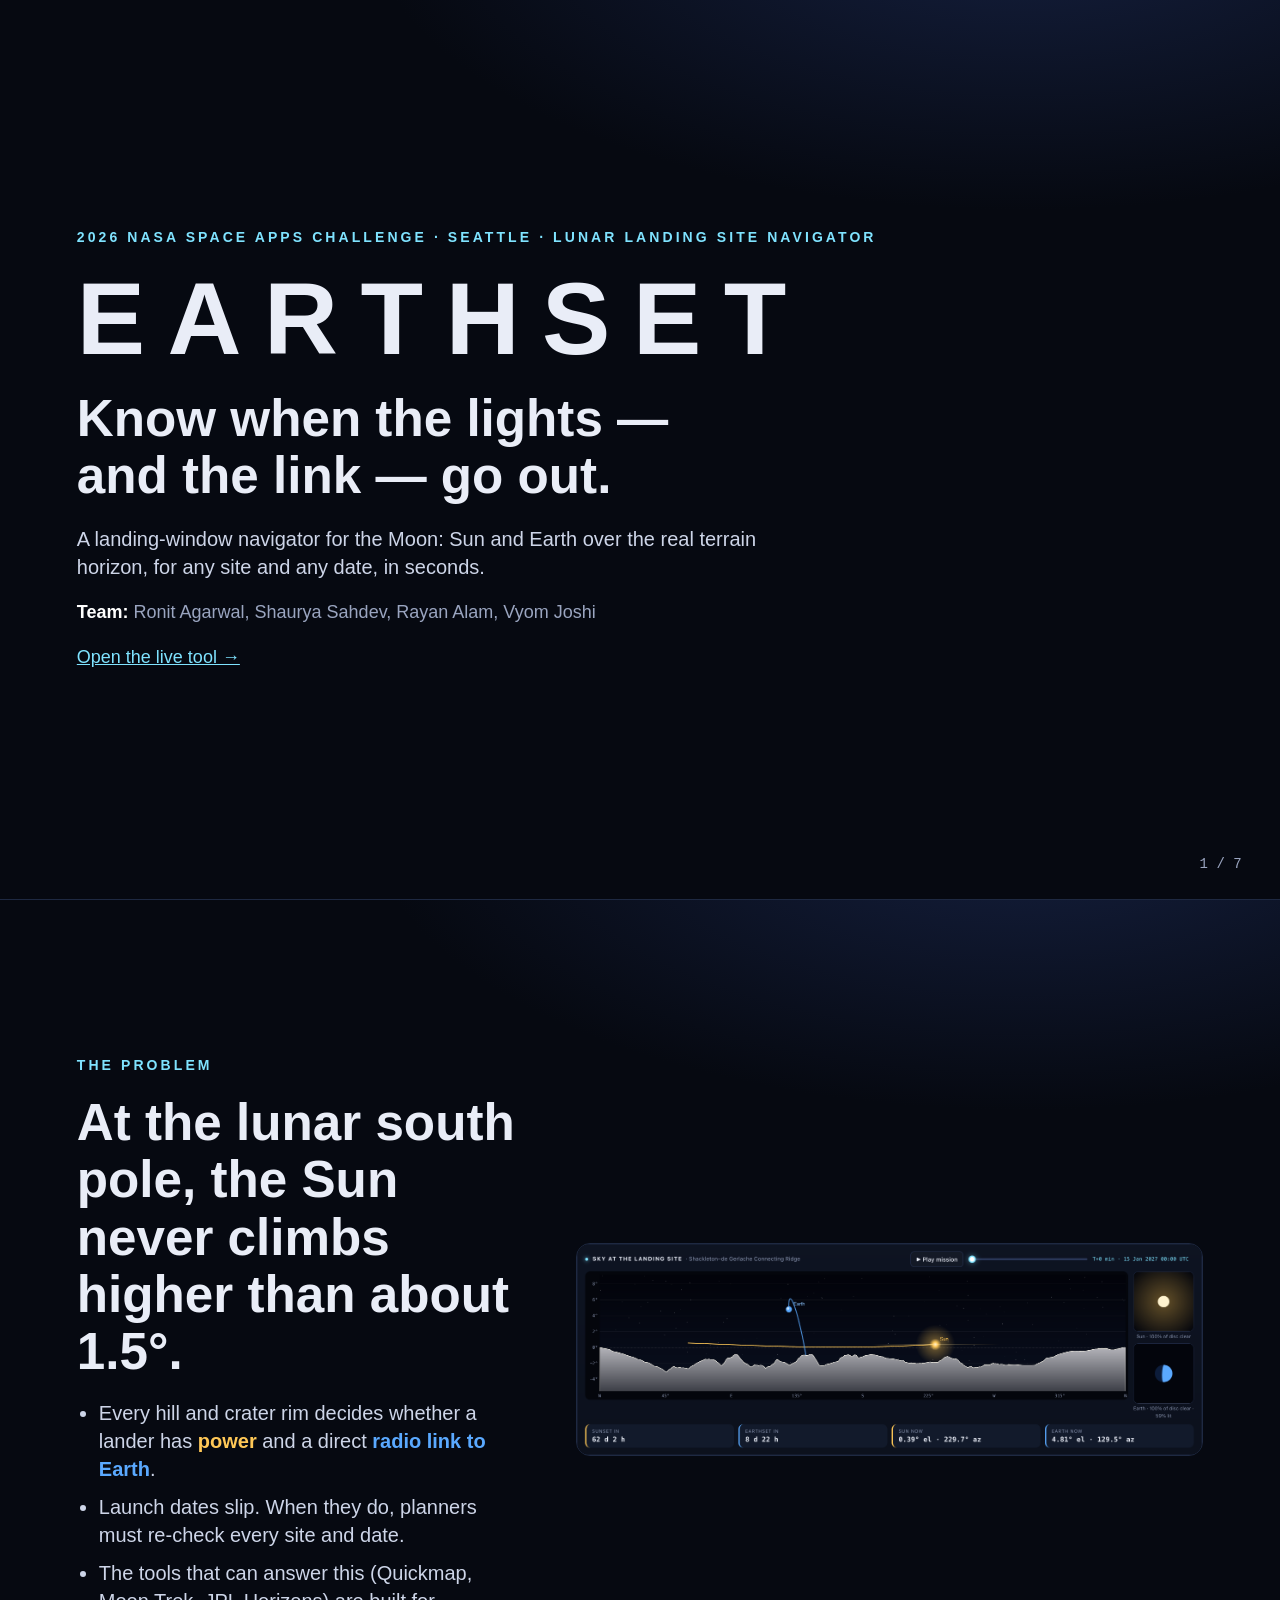
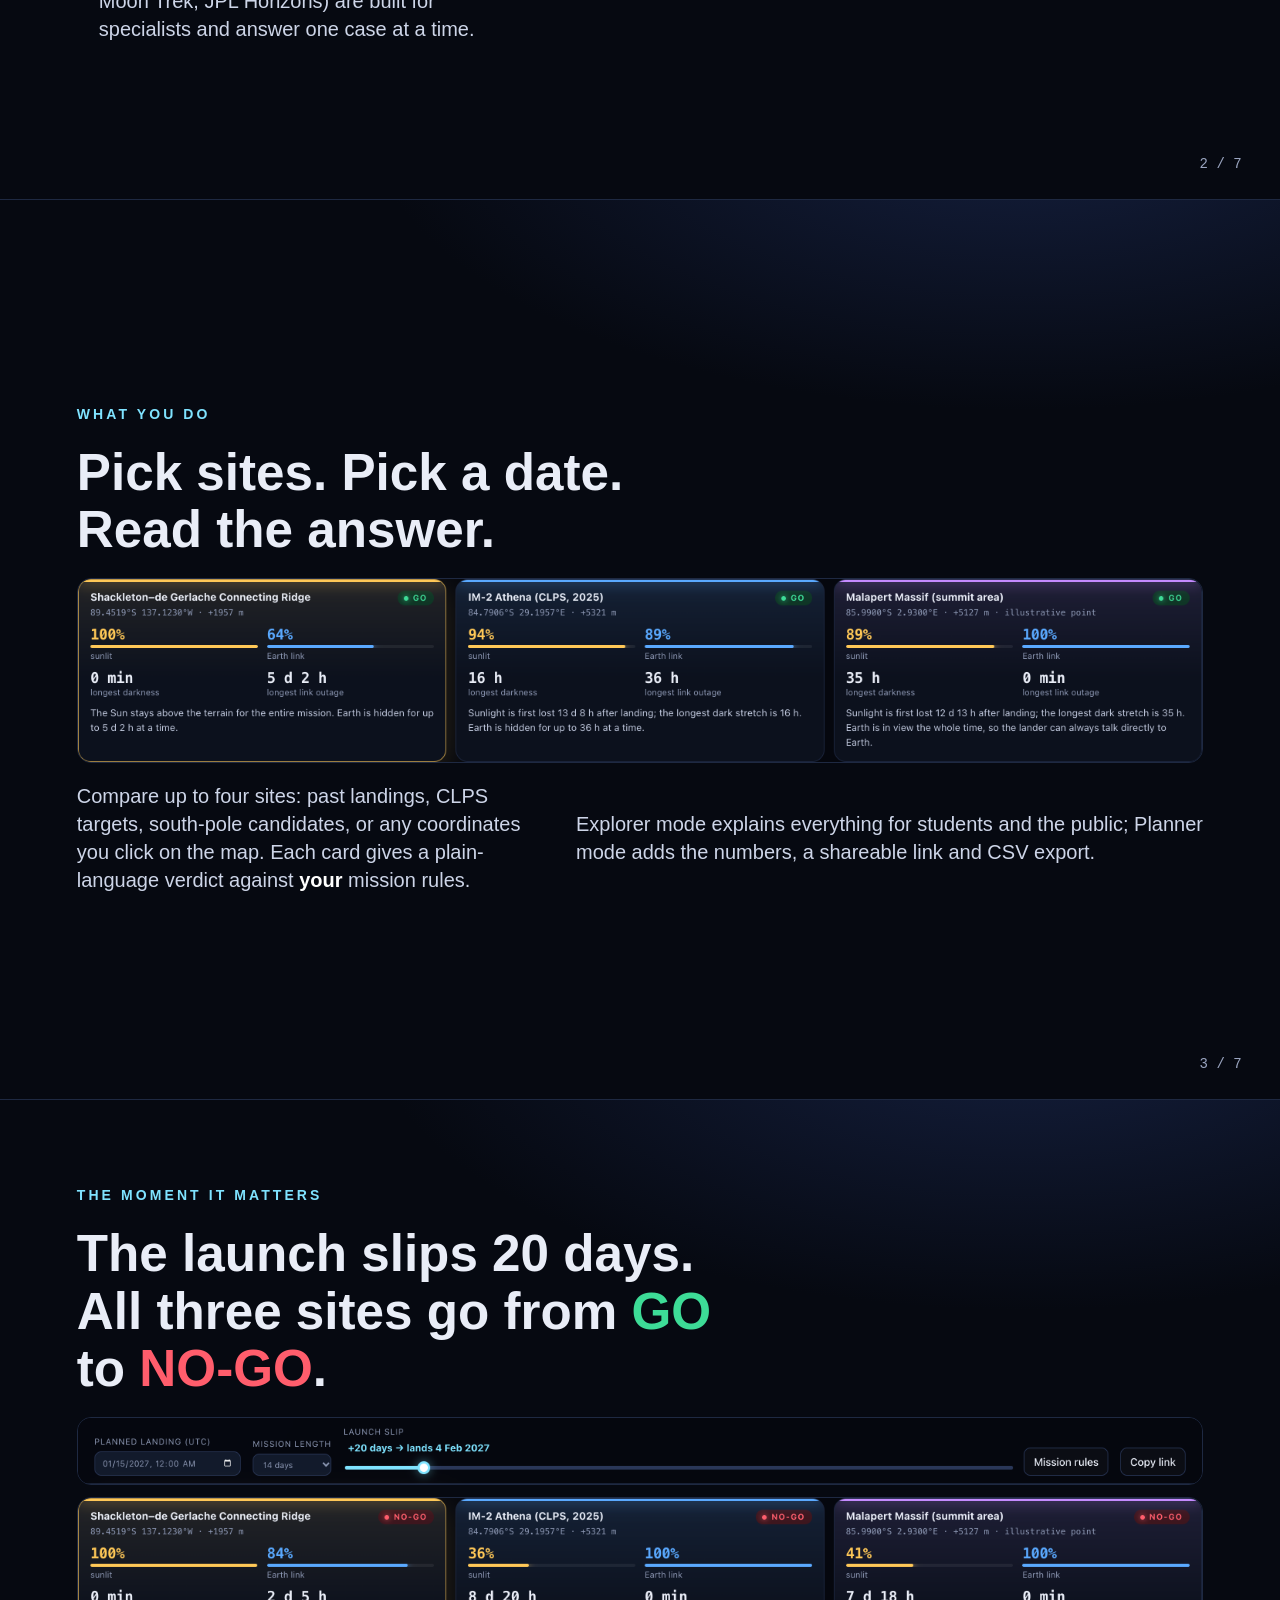
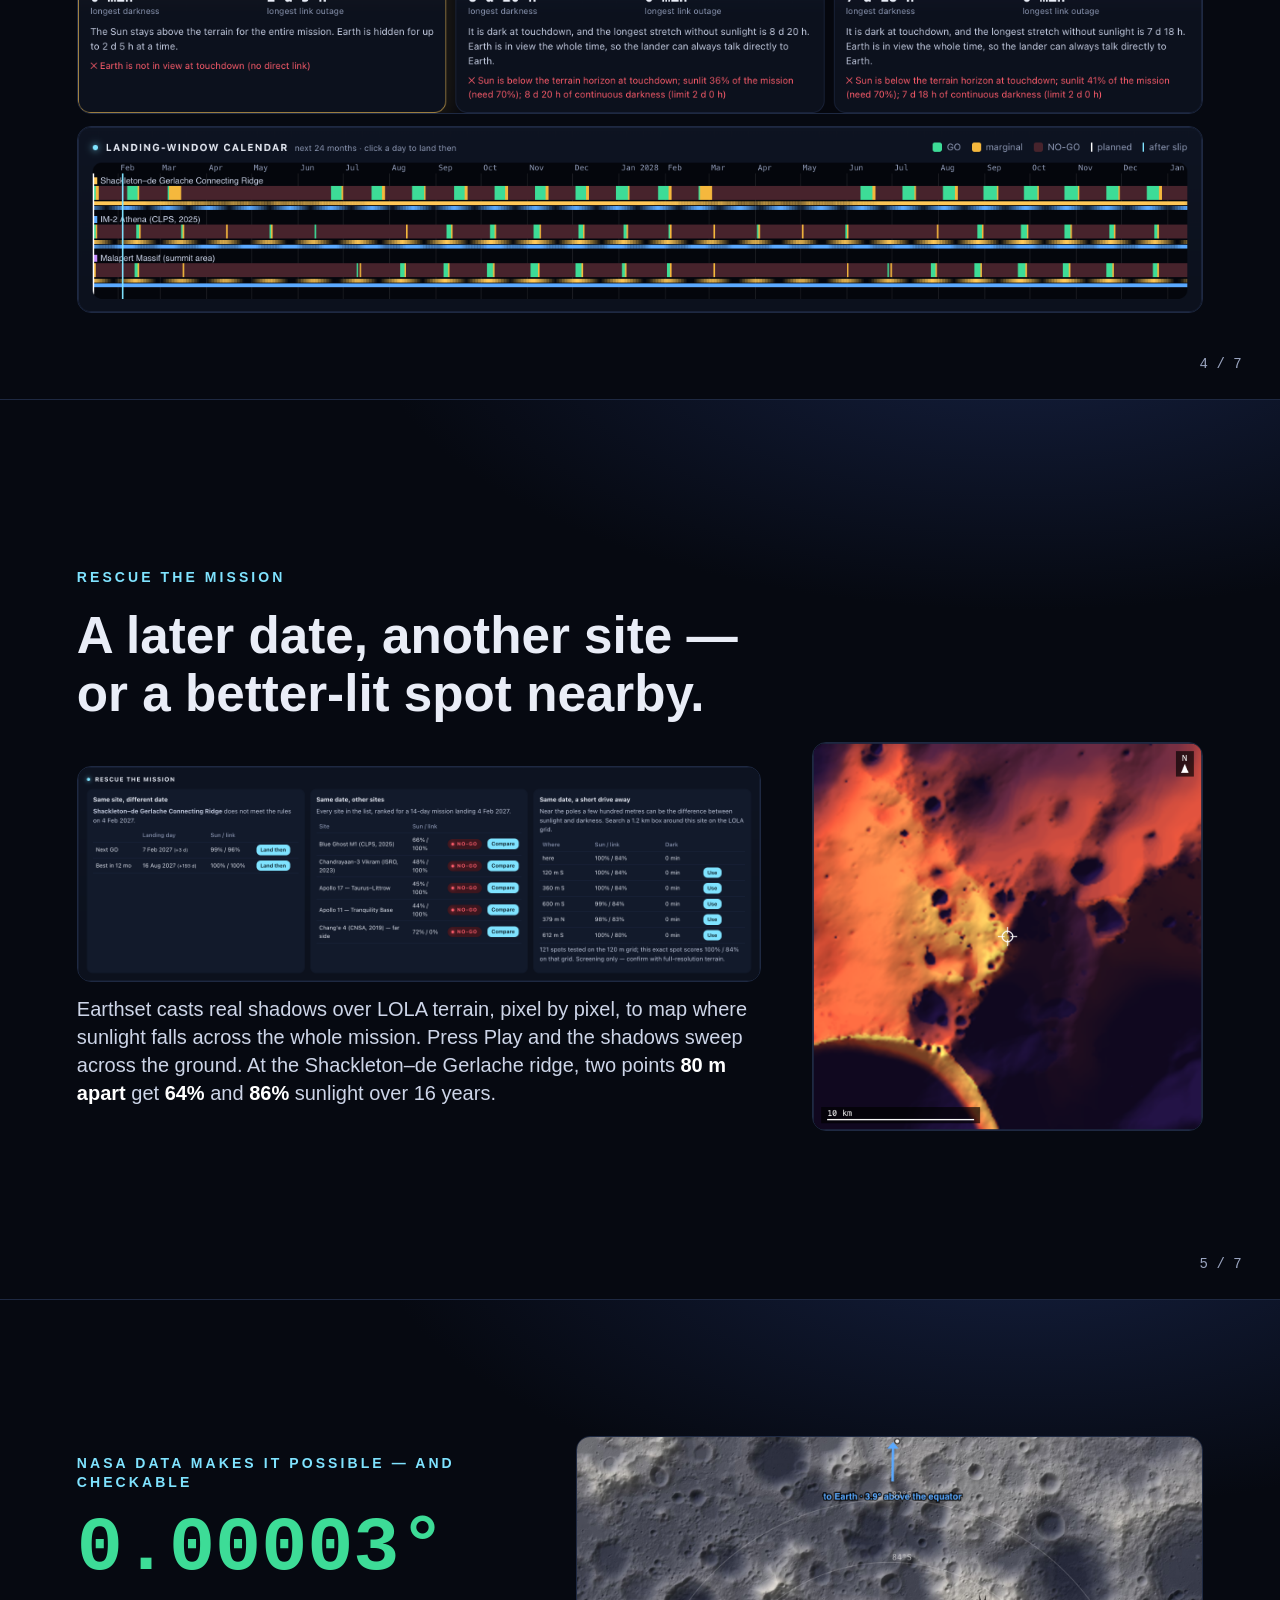
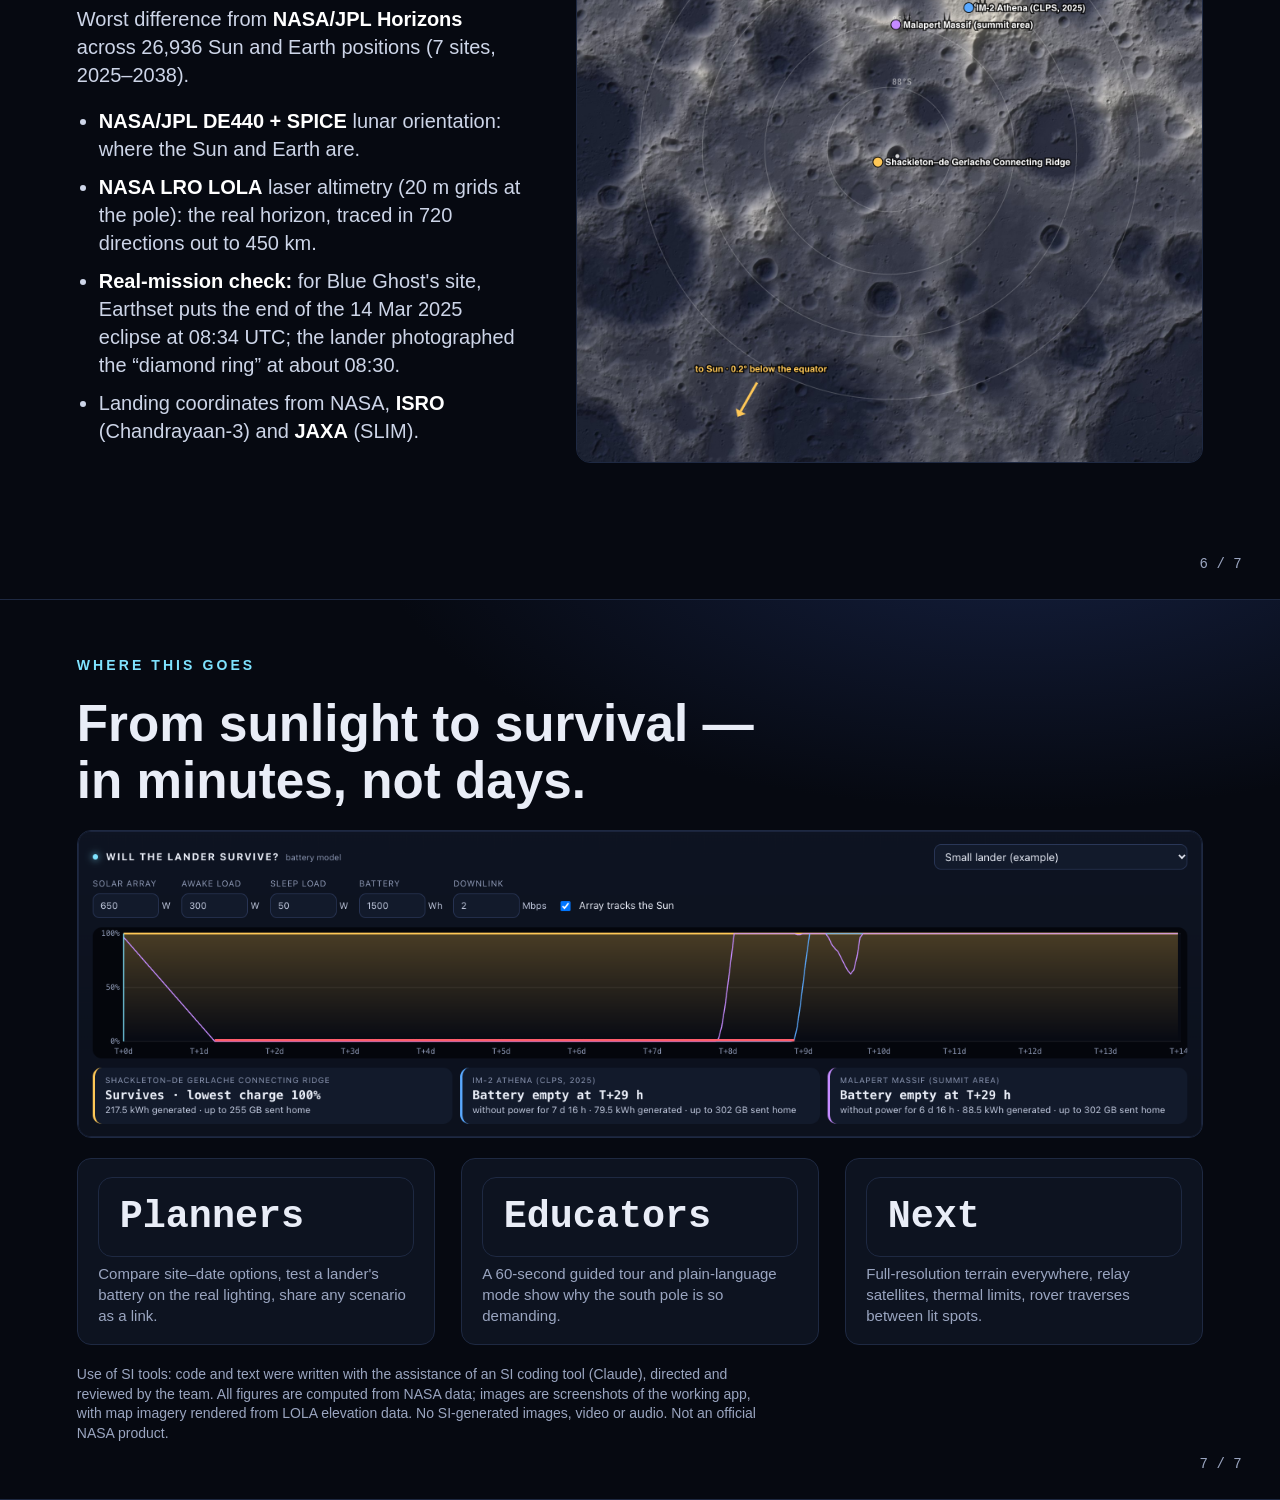
==== demo/index.html @ f36d6a60 "Point submission links at the GitHub Pages site" ====
<!doctype html>
<html lang="en">
<head>
<meta charset="utf-8">
<meta name="viewport" content="width=device-width, initial-scale=1">
<title>Earthset — Project Demo (7 slides)</title>
<meta name="generator" content="Slides written with the assistance of an SI tool (Claude). Screenshots are of the team's working app; no SI-generated images.">
<style>
  :root { --bg: #060911; --panel: #0d1320; --line: #1e2942; --text: #e9edf7; --mute: #9aa5c0; --sun: #ffc857; --earth: #5aa9ff; --go: #3ddc97; --nogo: #ff5d6c; --accent: #7fe3ff; }
  * { box-sizing: border-box; margin: 0; }
  html { scroll-snap-type: y mandatory; scroll-behavior: smooth; }
  body { background: var(--bg); color: var(--text); font: 20px/1.4 -apple-system, BlinkMacSystemFont, "Segoe UI", Inter, Roboto, Helvetica, Arial, sans-serif; }
  section { min-height: 100vh; overflow: hidden; scroll-snap-align: start; padding: 5vh 6vw; display: flex; flex-direction: column; justify-content: center; gap: 2.2vh; position: relative; background: radial-gradient(1100px 500px at 80% -10%, #152040 0%, transparent 60%); border-bottom: 1px solid var(--line); }
  .n { position: absolute; right: 3vw; bottom: 3vh; color: var(--mute); font: 14px ui-monospace, Menlo, monospace; }
  .k { color: var(--accent); font-size: 14px; letter-spacing: .22em; text-transform: uppercase; font-weight: 600; }
  h1 { font-size: clamp(44px, 8vw, 104px); letter-spacing: .22em; line-height: 1; }
  h2 { font-size: clamp(28px, 4vw, 52px); line-height: 1.12; max-width: 24ch; }
  p, li { color: #cdd5e8; max-width: 62ch; }
  ul { padding-left: 1.1em; display: grid; gap: .5em; }
  b { color: #fff; } .sun { color: var(--sun); } .earth { color: var(--earth); } .go { color: var(--go); } .nogo { color: var(--nogo); }
  img { width: 100%; border-radius: 14px; border: 1px solid var(--line); display: block; }
  .two { display: grid; grid-template-columns: minmax(0, 5fr) minmax(0, 7fr); gap: 4vw; align-items: center; }
  .two.wide { grid-template-columns: minmax(0, 7fr) minmax(0, 4fr); } .two.wide + .fine { margin-top: 1vh; }
  .txt { display: flex; flex-direction: column; gap: 2vh; }
  .stack { display: grid; gap: 1.4vh; }
  .big { font: 700 clamp(40px, 6vw, 84px)/1 ui-monospace, Menlo, monospace; color: var(--go); }
  .stats { display: grid; grid-template-columns: repeat(3, 1fr); gap: 2vw; }
  .stats div { background: var(--panel); border: 1px solid var(--line); border-radius: 14px; padding: 2vh 1.6vw; }
  .stats small { color: var(--mute); display: block; font-size: 15px; margin-top: .4em; }
  .stats .v { font: 700 clamp(24px, 3vw, 40px)/1.1 ui-monospace, Menlo, monospace; }
  .team { color: var(--mute); font-size: 18px; } .team b { font-weight: 600; }
  a { color: var(--accent); }
  .fine { font-size: 14px; color: var(--mute); max-width: 90ch; }
  @media (max-width: 900px) { .two, .stats { grid-template-columns: 1fr; } body { font-size: 17px; } }
  @media print { html { scroll-snap-type: none; } section { page-break-after: always; min-height: 100vh; } }
</style>
</head>
<body>

<section>
  <div class="k">2026 NASA Space Apps Challenge · Seattle · Lunar Landing Site Navigator</div>
  <h1>EARTHSET</h1>
  <h2>Know when the lights — and the link — go out.</h2>
  <p>A landing-window navigator for the Moon: Sun and Earth over the real terrain horizon, for any site and any date, in seconds.</p>
  <p class="team"><b>Team:</b> Ronit Agarwal, Shaurya Sahdev, Rayan Alam, Vyom Joshi</p>
  <p class="team"><a href="../">Open the live tool →</a></p>
  <div class="n">1 / 7</div>
</section>

<section>
  <div class="two">
    <div class="txt">
      <div class="k">The problem</div>
      <h2>At the lunar south pole, the Sun never climbs higher than about 1.5°.</h2>
      <ul>
        <li>Every hill and crater rim decides whether a lander has <b class="sun">power</b> and a direct <b class="earth">radio link to Earth</b>.</li>
        <li>Launch dates slip. When they do, planners must re-check every site and date.</li>
        <li>The tools that can answer this (Quickmap, Moon Trek, JPL Horizons) are built for specialists and answer one case at a time.</li>
      </ul>
    </div>
    <img src="img/sky.png" alt="Earthset panorama: 360 degree terrain horizon at the Shackleton connecting ridge with the Sun grazing the horizon and Earth above it">
  </div>
  <div class="n">2 / 7</div>
</section>

<section>
  <div class="k">What you do</div>
  <h2>Pick sites. Pick a date. Read the answer.</h2>
  <img src="img/cards_go.png" alt="Three site cards showing GO verdicts with sunlit percentage, Earth link percentage and longest darkness">
  <div class="two">
    <p>Compare up to four sites: past landings, CLPS targets, south-pole candidates, or any coordinates you click on the map. Each card gives a plain-language verdict against <b>your</b> mission rules.</p>
    <p>Explorer mode explains everything for students and the public; Planner mode adds the numbers, a shareable link and CSV export.</p>
  </div>
  <div class="n">3 / 7</div>
</section>

<section>
  <div class="k">The moment it matters</div>
  <h2>The launch slips 20 days. All three sites go from <span class="go">GO</span> to <span class="nogo">NO-GO</span>.</h2>
  <div class="stack">
    <img src="img/controls_slip.png" alt="Controls with the launch slip slider set to plus 20 days">
    <img src="img/cards_slip.png" alt="The same three site cards after a 20 day slip, now all NO-GO">
    <img src="img/calendar.png" alt="Landing-window calendar: two years of possible landing days per site coloured GO, marginal or NO-GO">
  </div>
  <div class="n">4 / 7</div>
</section>

<section>
  <div class="k">Rescue the mission</div>
  <h2>A later date, another site — or a better-lit spot nearby.</h2>
  <div class="two wide">
    <div class="stack">
      <img src="img/rescue.png" alt="Rescue panel listing the next GO date, other sites ranked for the same date, and nearby spots tested on the LOLA grid">
      <p>Earthset casts real shadows over LOLA terrain, pixel by pixel, to map where sunlight falls across the whole mission. Press Play and the shadows sweep across the ground. At the Shackleton–de Gerlache ridge, two points <b>80 m apart</b> get <b>64%</b> and <b>86%</b> sunlight over 16 years.</p>
    </div>
    <img src="img/shadow_mission.png" alt="Mission-average sunlight map around the Shackleton connecting ridge, bright on the ridge and dark inside Shackleton crater">
  </div>
  <div class="n">5 / 7</div>
</section>

<section>
  <div class="two">
    <div class="txt">
      <div class="k">NASA data makes it possible — and checkable</div>
      <div class="big">0.00003°</div>
      <p>Worst difference from <b>NASA/JPL Horizons</b> across 26,936 Sun and Earth positions (7 sites, 2025–2038).</p>
      <ul>
        <li><b>NASA/JPL DE440 + SPICE</b> lunar orientation: where the Sun and Earth are.</li>
        <li><b>NASA LRO LOLA</b> laser altimetry (20 m grids at the pole): the real horizon, traced in 720 directions out to 450 km.</li>
        <li><b>Real-mission check:</b> for Blue Ghost's site, Earthset puts the end of the 14 Mar 2025 eclipse at 08:34 UTC; the lander photographed the “diamond ring” at about 08:30.</li>
        <li>Landing coordinates from NASA, <b>ISRO</b> (Chandrayaan-3) and <b>JAXA</b> (SLIM).</li>
      </ul>
    </div>
    <img src="img/map.png" alt="Shaded relief map of the lunar south pole rendered from LOLA data with landing sites and Sun and Earth directions">
  </div>
  <div class="n">6 / 7</div>
</section>

<section>
  <div class="k">Where this goes</div>
  <h2>From sunlight to survival — in minutes, not days.</h2>
  <img src="img/energy.png" alt="Battery model panel: state of charge over the mission for three sites, one surviving and two running out of power">
  <div class="stats">
    <div><div class="v">Planners</div><small>Compare site–date options, test a lander's battery on the real lighting, share any scenario as a link.</small></div>
    <div><div class="v">Educators</div><small>A 60-second guided tour and plain-language mode show why the south pole is so demanding.</small></div>
    <div><div class="v">Next</div><small>Full-resolution terrain everywhere, relay satellites, thermal limits, rover traverses between lit spots.</small></div>
  </div>
  <p class="fine">Use of SI tools: code and text were written with the assistance of an SI coding tool (Claude), directed and reviewed by the team. All figures are computed from NASA data; images are screenshots of the working app, with map imagery rendered from LOLA elevation data. No SI-generated images, video or audio. Not an official NASA product.</p>
  <div class="n">7 / 7</div>
</section>

<script>
  // arrow-key navigation between slides
  addEventListener('keydown', (e) => {
    const s = [...document.querySelectorAll('section')], i = Math.round(scrollY / innerHeight);
    if (['ArrowDown', 'ArrowRight', 'PageDown', ' '].includes(e.key)) { e.preventDefault(); s[Math.min(s.length - 1, i + 1)].scrollIntoView(); }
    if (['ArrowUp', 'ArrowLeft', 'PageUp'].includes(e.key)) { e.preventDefault(); s[Math.max(0, i - 1)].scrollIntoView(); }
  });
</script>
</body>
</html>
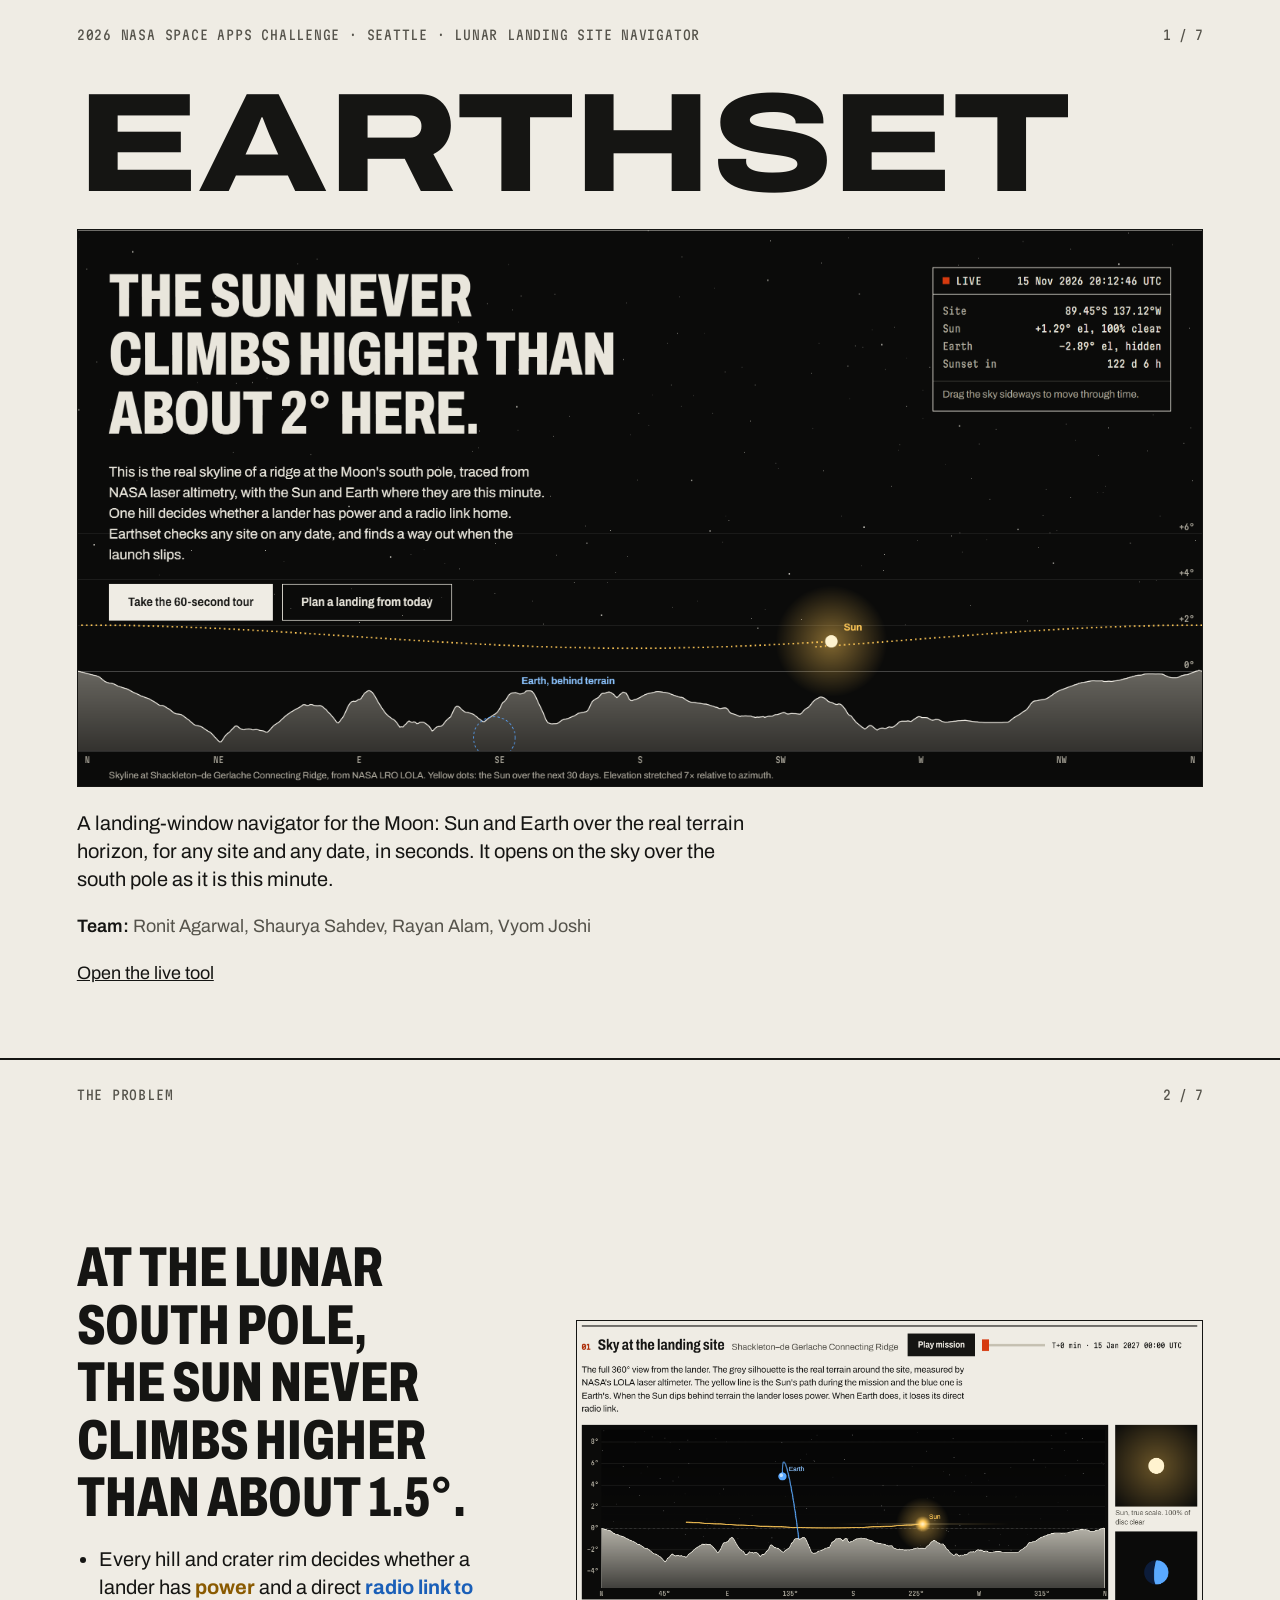
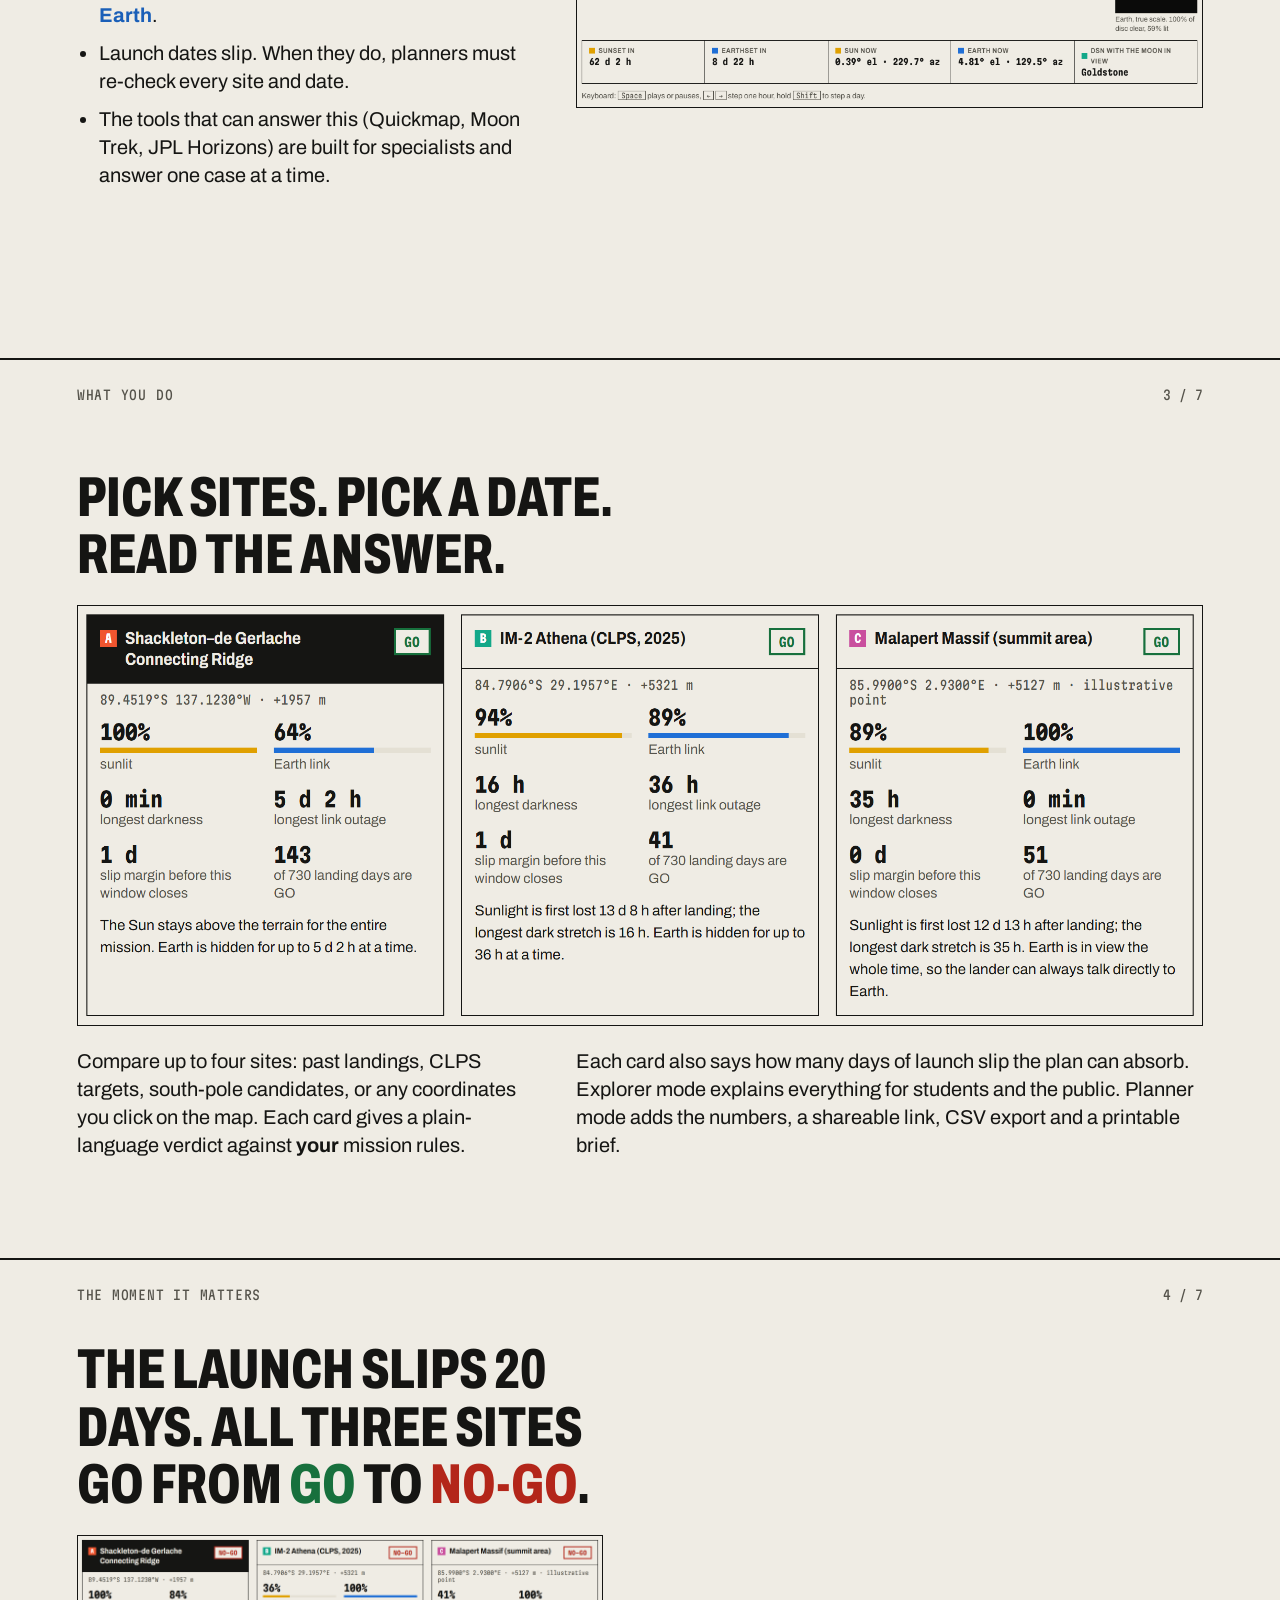
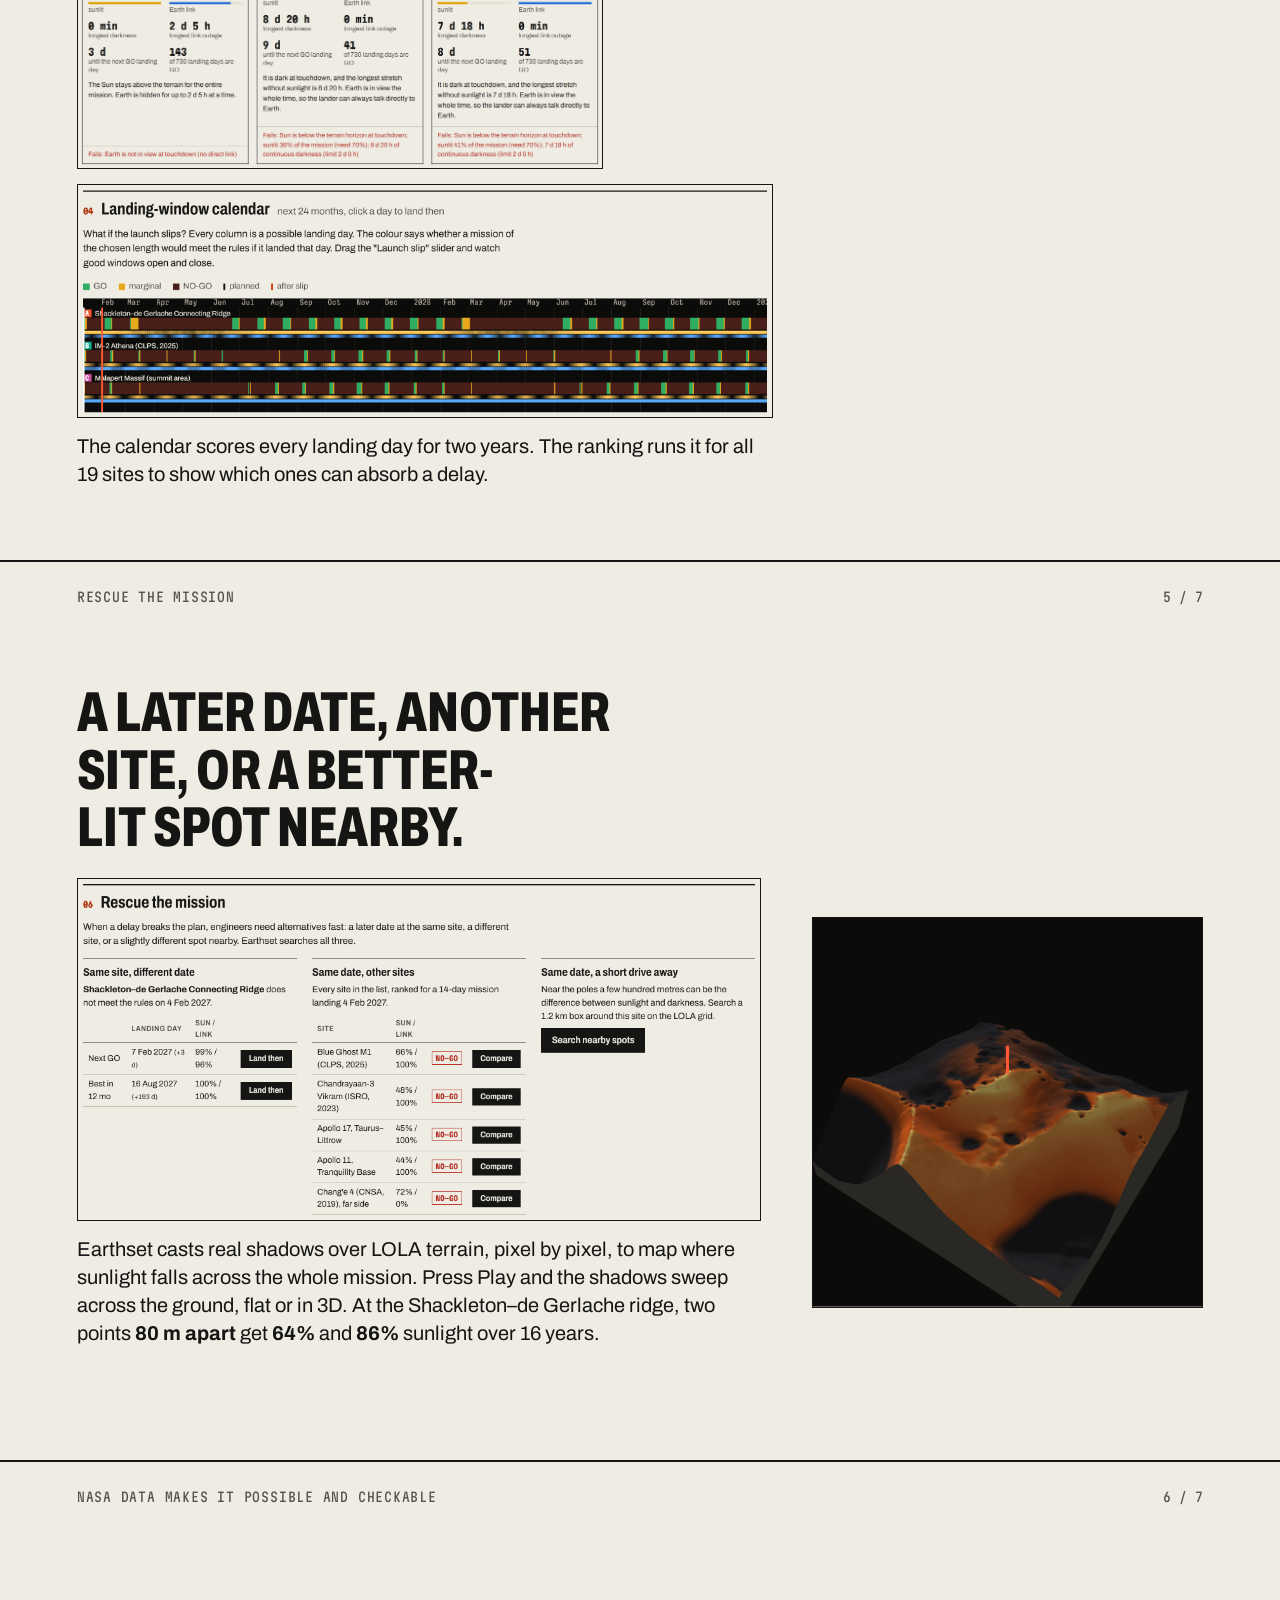
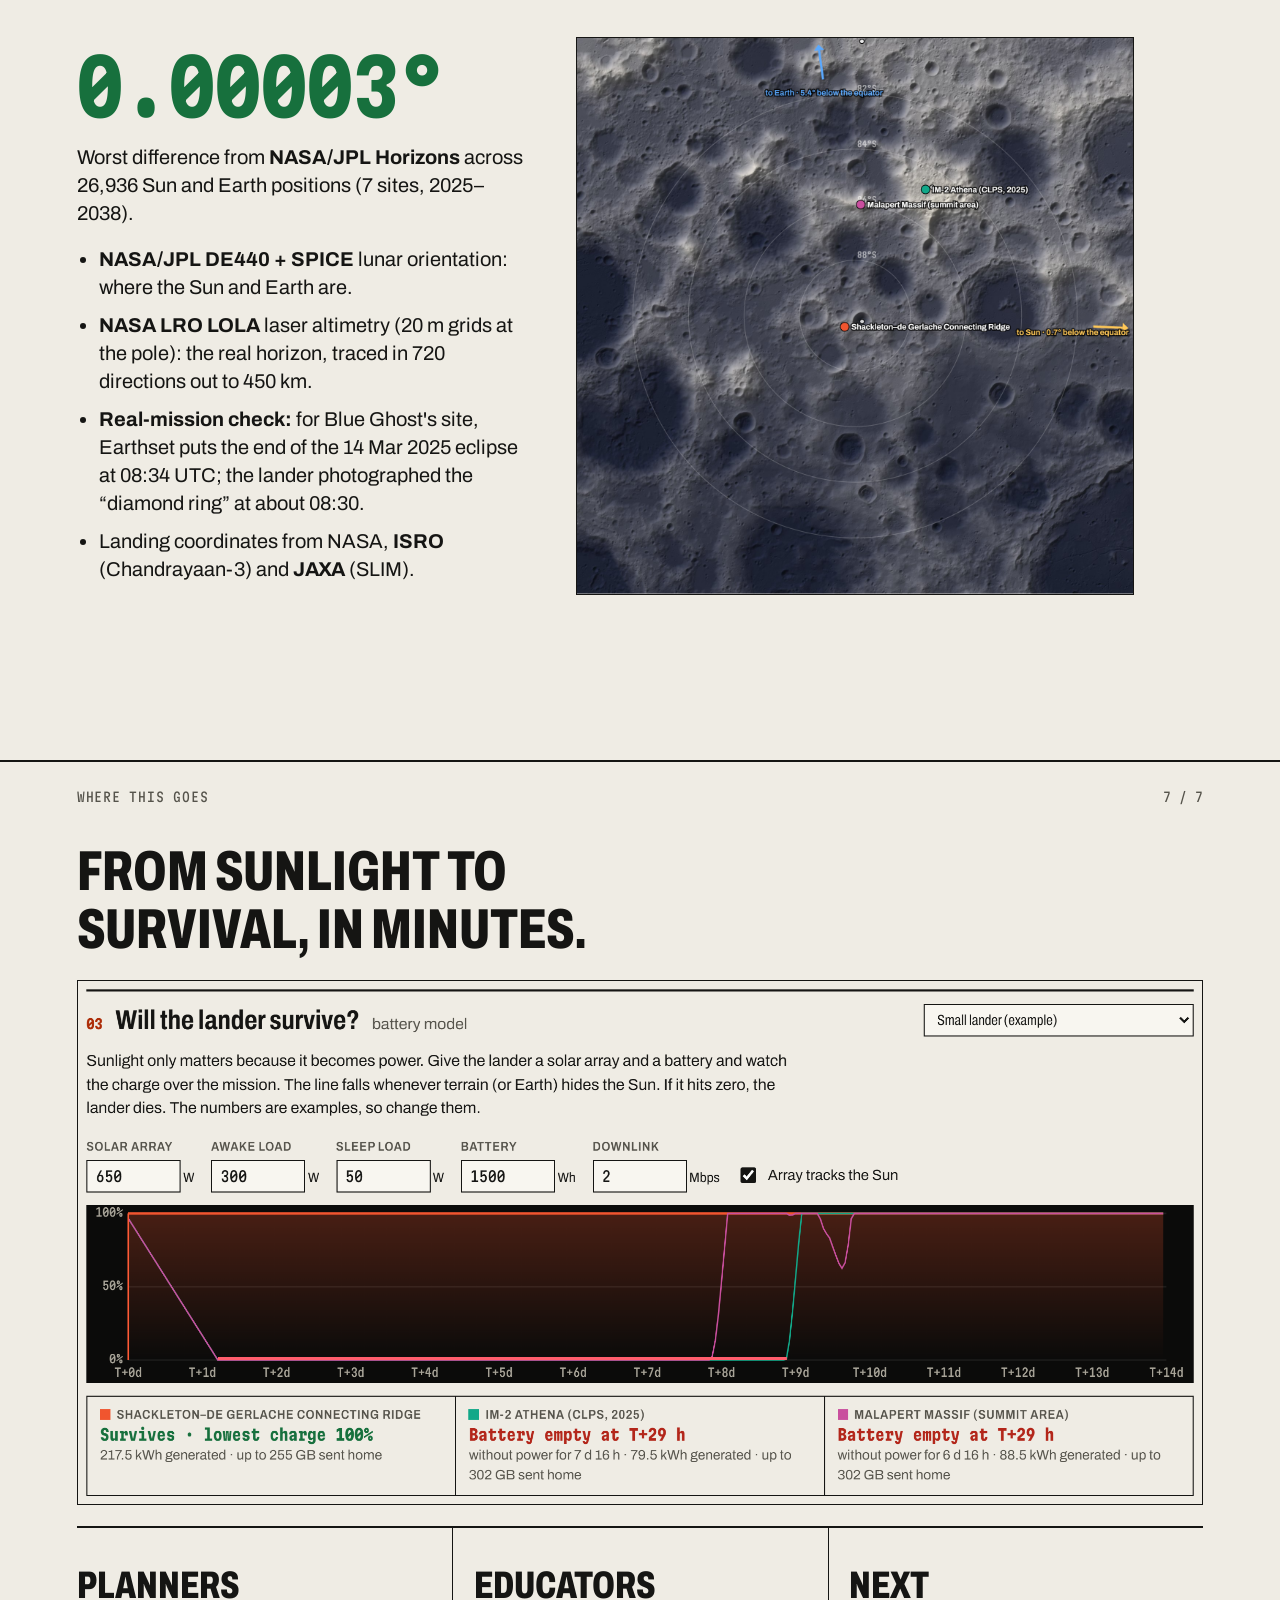
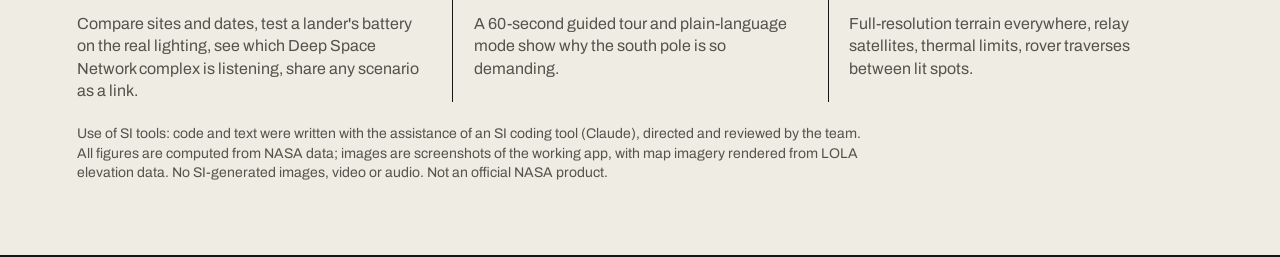
==== commit 30307f96: "upgrade design_updates" ====
--- a/demo/index.html
+++ b/demo/index.html
@@ -3,35 +3,38 @@
 <head>
 <meta charset="utf-8">
 <meta name="viewport" content="width=device-width, initial-scale=1">
-<title>Earthset — Project Demo (7 slides)</title>
+<title>Earthset: Project Demo (7 slides)</title>
 <meta name="generator" content="Slides written with the assistance of an SI tool (Claude). Screenshots are of the team's working app; no SI-generated images.">
 <style>
-  :root { --bg: #060911; --panel: #0d1320; --line: #1e2942; --text: #e9edf7; --mute: #9aa5c0; --sun: #ffc857; --earth: #5aa9ff; --go: #3ddc97; --nogo: #ff5d6c; --accent: #7fe3ff; }
+  @font-face { font-family: "Archivo"; src: url(../fonts/archivo-wdth.woff2) format("woff2"); font-weight: 100 900; font-stretch: 62% 125%; font-display: swap; }
+  @font-face { font-family: "Martian Mono"; src: url(../fonts/martianmono.woff2) format("woff2"); font-weight: 100 800; font-stretch: 75% 112.5%; font-display: swap; }
+  :root { --paper: #efece4; --ink: #151513; --ink2: #55534b; --hair: #c4bfb0; --sig: #ad2c07; --go: #17703d; --nogo: #b3261a; --sun: #8a5a00; --earth: #1a5fb8; --mono: "Martian Mono", Consolas, monospace; }
   * { box-sizing: border-box; margin: 0; }
   html { scroll-snap-type: y mandatory; scroll-behavior: smooth; }
-  body { background: var(--bg); color: var(--text); font: 20px/1.4 -apple-system, BlinkMacSystemFont, "Segoe UI", Inter, Roboto, Helvetica, Arial, sans-serif; }
-  section { min-height: 100vh; overflow: hidden; scroll-snap-align: start; padding: 5vh 6vw; display: flex; flex-direction: column; justify-content: center; gap: 2.2vh; position: relative; background: radial-gradient(1100px 500px at 80% -10%, #152040 0%, transparent 60%); border-bottom: 1px solid var(--line); }
-  .n { position: absolute; right: 3vw; bottom: 3vh; color: var(--mute); font: 14px ui-monospace, Menlo, monospace; }
-  .k { color: var(--accent); font-size: 14px; letter-spacing: .22em; text-transform: uppercase; font-weight: 600; }
-  h1 { font-size: clamp(44px, 8vw, 104px); letter-spacing: .22em; line-height: 1; }
-  h2 { font-size: clamp(28px, 4vw, 52px); line-height: 1.12; max-width: 24ch; }
-  p, li { color: #cdd5e8; max-width: 62ch; }
+  body { background: var(--paper); color: var(--ink); font: 20px/1.4 "Archivo", "Helvetica Neue", Arial, sans-serif; }
+  section { min-height: 100vh; overflow: hidden; scroll-snap-align: start; padding: 9vh 6vw 8vh; display: flex; flex-direction: column; justify-content: center; gap: 2.4vh; position: relative; border-bottom: 2px solid var(--ink); }
+  .n, .k { position: absolute; top: 3vh; font: condensed 13px var(--mono); color: var(--ink2); }
+  .n { right: 6vw; } .k { left: 6vw; text-transform: uppercase; letter-spacing: .06em; }
+  h1 { font-size: clamp(56px, 11vw, 170px); font-weight: 800; font-stretch: 125%; text-transform: uppercase; line-height: .9; letter-spacing: -.01em; }
+  h2 { font-size: clamp(30px, 4.4vw, 62px); font-weight: 800; font-stretch: 70%; line-height: 1.02; max-width: 22ch; text-transform: uppercase; text-wrap: balance; }
+  p, li { max-width: 62ch; }
   ul { padding-left: 1.1em; display: grid; gap: .5em; }
-  b { color: #fff; } .sun { color: var(--sun); } .earth { color: var(--earth); } .go { color: var(--go); } .nogo { color: var(--nogo); }
-  img { width: 100%; border-radius: 14px; border: 1px solid var(--line); display: block; }
+  .sun { color: var(--sun); } .earth { color: var(--earth); } .go { color: var(--go); } .nogo { color: var(--nogo); }
+  img { max-width: 100%; max-height: 62vh; width: auto; height: auto; border: 1px solid var(--ink); display: block; }
+  .stack img { max-height: 26vh; } .two .stack img { max-height: 40vh; }
   .two { display: grid; grid-template-columns: minmax(0, 5fr) minmax(0, 7fr); gap: 4vw; align-items: center; }
-  .two.wide { grid-template-columns: minmax(0, 7fr) minmax(0, 4fr); } .two.wide + .fine { margin-top: 1vh; }
+  .two.wide { grid-template-columns: minmax(0, 7fr) minmax(0, 4fr); }
   .txt { display: flex; flex-direction: column; gap: 2vh; }
-  .stack { display: grid; gap: 1.4vh; }
-  .big { font: 700 clamp(40px, 6vw, 84px)/1 ui-monospace, Menlo, monospace; color: var(--go); }
-  .stats { display: grid; grid-template-columns: repeat(3, 1fr); gap: 2vw; }
-  .stats div { background: var(--panel); border: 1px solid var(--line); border-radius: 14px; padding: 2vh 1.6vw; }
-  .stats small { color: var(--mute); display: block; font-size: 15px; margin-top: .4em; }
-  .stats .v { font: 700 clamp(24px, 3vw, 40px)/1.1 ui-monospace, Menlo, monospace; }
-  .team { color: var(--mute); font-size: 18px; } .team b { font-weight: 600; }
-  a { color: var(--accent); }
-  .fine { font-size: 14px; color: var(--mute); max-width: 90ch; }
-  @media (max-width: 900px) { .two, .stats { grid-template-columns: 1fr; } body { font-size: 17px; } }
+  .stack { display: grid; gap: 1.6vh; }
+  .big { font: 700 condensed clamp(40px, 6vw, 84px)/1 var(--mono); color: var(--go); }
+  .stats { display: grid; grid-template-columns: repeat(3, 1fr); border-top: 2px solid var(--ink); }
+  .stats div { padding: 2vh 1.6vw 0 0; } .stats div + div { border-left: 1px solid var(--ink); padding-left: 1.6vw; }
+  .stats small { color: var(--ink2); display: block; font-size: 16px; margin-top: .4em; }
+  .stats .v { font-size: clamp(24px, 3vw, 40px); font-weight: 800; font-stretch: 70%; text-transform: uppercase; line-height: 1.1; }
+  .team { color: var(--ink2); font-size: 18px; } .team b { font-weight: 600; color: var(--ink); }
+  a { color: var(--ink); } a:hover { color: var(--sig); }
+  .fine { font-size: 14px; color: var(--ink2); max-width: 100ch; }
+  @media (max-width: 900px) { .two, .two.wide, .stats { grid-template-columns: 1fr; } .stats div + div { border-left: 0; padding-left: 0; } body { font-size: 17px; } }
   @media print { html { scroll-snap-type: none; } section { page-break-after: always; min-height: 100vh; } }
 </style>
 </head>
@@ -39,11 +42,11 @@
 
 <section>
   <div class="k">2026 NASA Space Apps Challenge · Seattle · Lunar Landing Site Navigator</div>
-  <h1>EARTHSET</h1>
-  <h2>Know when the lights — and the link — go out.</h2>
-  <p>A landing-window navigator for the Moon: Sun and Earth over the real terrain horizon, for any site and any date, in seconds.</p>
+  <h1>Earthset</h1>
+  <img src="img/hero.png" alt="Earthset's opening view: the live skyline of the Shackleton connecting ridge with the Sun two degrees above the horizon">
+  <p>A landing-window navigator for the Moon: Sun and Earth over the real terrain horizon, for any site and any date, in seconds. It opens on the sky over the south pole as it is this minute.</p>
   <p class="team"><b>Team:</b> Ronit Agarwal, Shaurya Sahdev, Rayan Alam, Vyom Joshi</p>
-  <p class="team"><a href="../">Open the live tool →</a></p>
+  <p class="team"><a href="../">Open the live tool</a></p>
   <div class="n">1 / 7</div>
 </section>
 
@@ -69,7 +72,7 @@
   <img src="img/cards_go.png" alt="Three site cards showing GO verdicts with sunlit percentage, Earth link percentage and longest darkness">
   <div class="two">
     <p>Compare up to four sites: past landings, CLPS targets, south-pole candidates, or any coordinates you click on the map. Each card gives a plain-language verdict against <b>your</b> mission rules.</p>
-    <p>Explorer mode explains everything for students and the public; Planner mode adds the numbers, a shareable link and CSV export.</p>
+    <p>Each card also says how many days of launch slip the plan can absorb. Explorer mode explains everything for students and the public. Planner mode adds the numbers, a shareable link, CSV export and a printable brief.</p>
   </div>
   <div class="n">3 / 7</div>
 </section>
@@ -78,22 +81,22 @@
   <div class="k">The moment it matters</div>
   <h2>The launch slips 20 days. All three sites go from <span class="go">GO</span> to <span class="nogo">NO-GO</span>.</h2>
   <div class="stack">
-    <img src="img/controls_slip.png" alt="Controls with the launch slip slider set to plus 20 days">
     <img src="img/cards_slip.png" alt="The same three site cards after a 20 day slip, now all NO-GO">
     <img src="img/calendar.png" alt="Landing-window calendar: two years of possible landing days per site coloured GO, marginal or NO-GO">
+    <p>The calendar scores every landing day for two years. The ranking runs it for all 19 sites to show which ones can absorb a delay.</p>
   </div>
   <div class="n">4 / 7</div>
 </section>
 
 <section>
   <div class="k">Rescue the mission</div>
-  <h2>A later date, another site — or a better-lit spot nearby.</h2>
+  <h2>A later date, another site, or a better-lit spot nearby.</h2>
   <div class="two wide">
     <div class="stack">
       <img src="img/rescue.png" alt="Rescue panel listing the next GO date, other sites ranked for the same date, and nearby spots tested on the LOLA grid">
-      <p>Earthset casts real shadows over LOLA terrain, pixel by pixel, to map where sunlight falls across the whole mission. Press Play and the shadows sweep across the ground. At the Shackleton–de Gerlache ridge, two points <b>80 m apart</b> get <b>64%</b> and <b>86%</b> sunlight over 16 years.</p>
+      <p>Earthset casts real shadows over LOLA terrain, pixel by pixel, to map where sunlight falls across the whole mission. Press Play and the shadows sweep across the ground, flat or in 3D. At the Shackleton–de Gerlache ridge, two points <b>80 m apart</b> get <b>64%</b> and <b>86%</b> sunlight over 16 years.</p>
     </div>
-    <img src="img/shadow_mission.png" alt="Mission-average sunlight map around the Shackleton connecting ridge, bright on the ridge and dark inside Shackleton crater">
+    <img src="img/relief3d.png" alt="3D relief of the terrain around the Shackleton connecting ridge coloured by mission-average sunlight, bright on the ridge and dark inside Shackleton crater">
   </div>
   <div class="n">5 / 7</div>
 </section>
@@ -101,7 +104,7 @@
 <section>
   <div class="two">
     <div class="txt">
-      <div class="k">NASA data makes it possible — and checkable</div>
+      <div class="k">NASA data makes it possible and checkable</div>
       <div class="big">0.00003°</div>
       <p>Worst difference from <b>NASA/JPL Horizons</b> across 26,936 Sun and Earth positions (7 sites, 2025–2038).</p>
       <ul>
@@ -118,10 +121,10 @@
 
 <section>
   <div class="k">Where this goes</div>
-  <h2>From sunlight to survival — in minutes, not days.</h2>
+  <h2>From sunlight to survival, in minutes.</h2>
   <img src="img/energy.png" alt="Battery model panel: state of charge over the mission for three sites, one surviving and two running out of power">
   <div class="stats">
-    <div><div class="v">Planners</div><small>Compare site–date options, test a lander's battery on the real lighting, share any scenario as a link.</small></div>
+    <div><div class="v">Planners</div><small>Compare sites and dates, test a lander's battery on the real lighting, see which Deep Space Network complex is listening, share any scenario as a link.</small></div>
     <div><div class="v">Educators</div><small>A 60-second guided tour and plain-language mode show why the south pole is so demanding.</small></div>
     <div><div class="v">Next</div><small>Full-resolution terrain everywhere, relay satellites, thermal limits, rover traverses between lit spots.</small></div>
   </div>
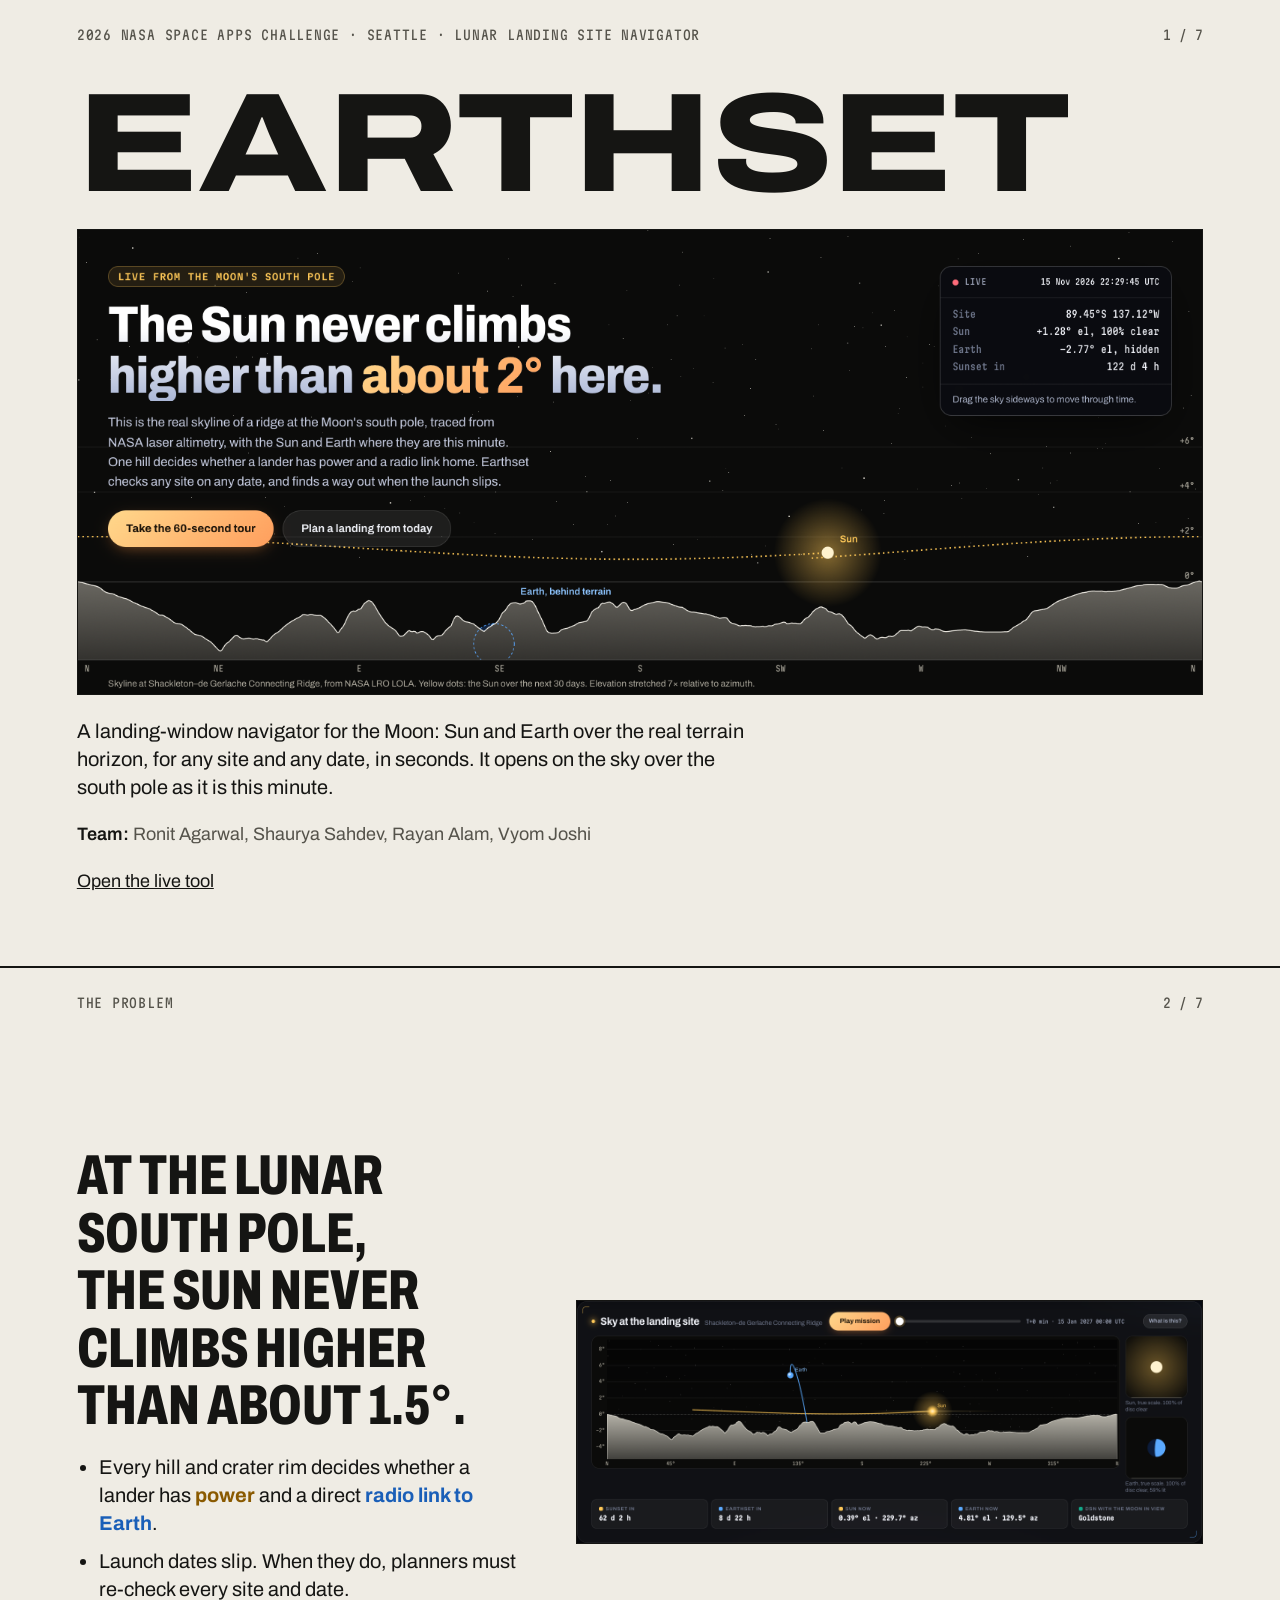
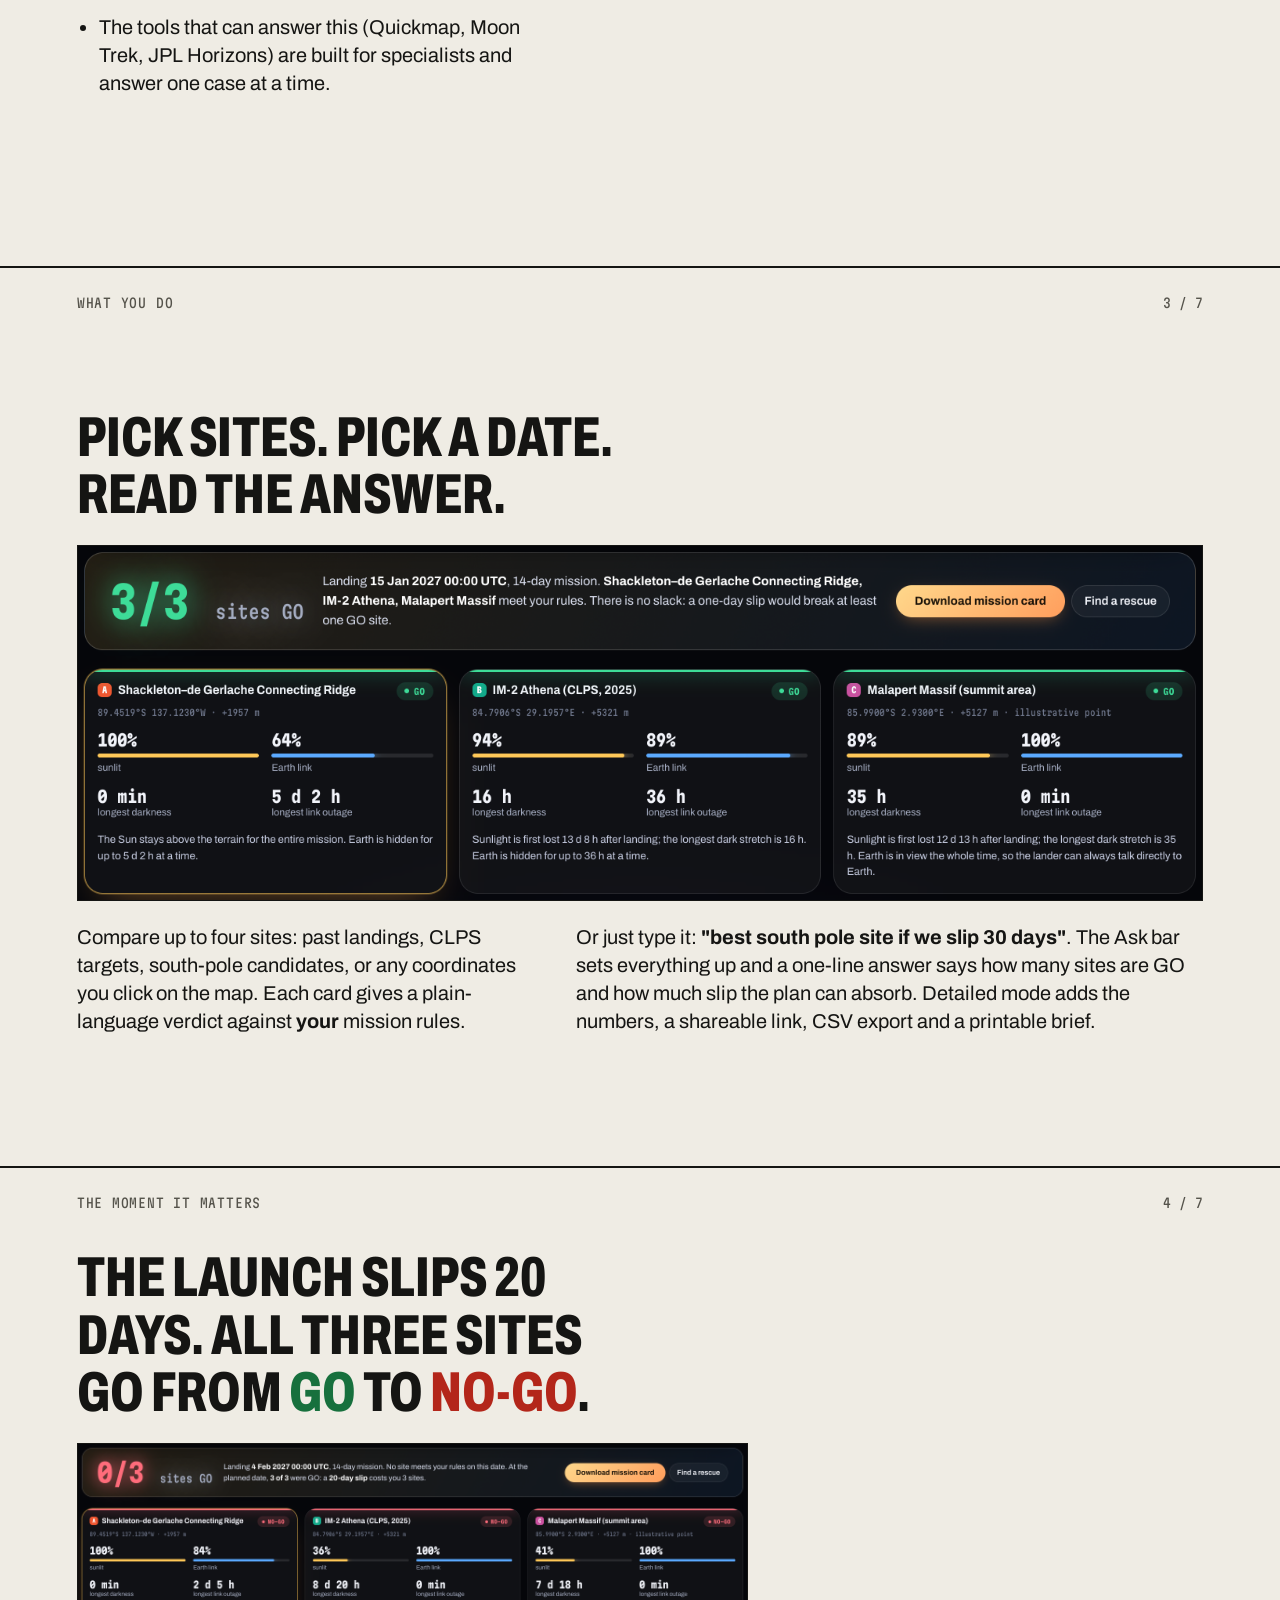
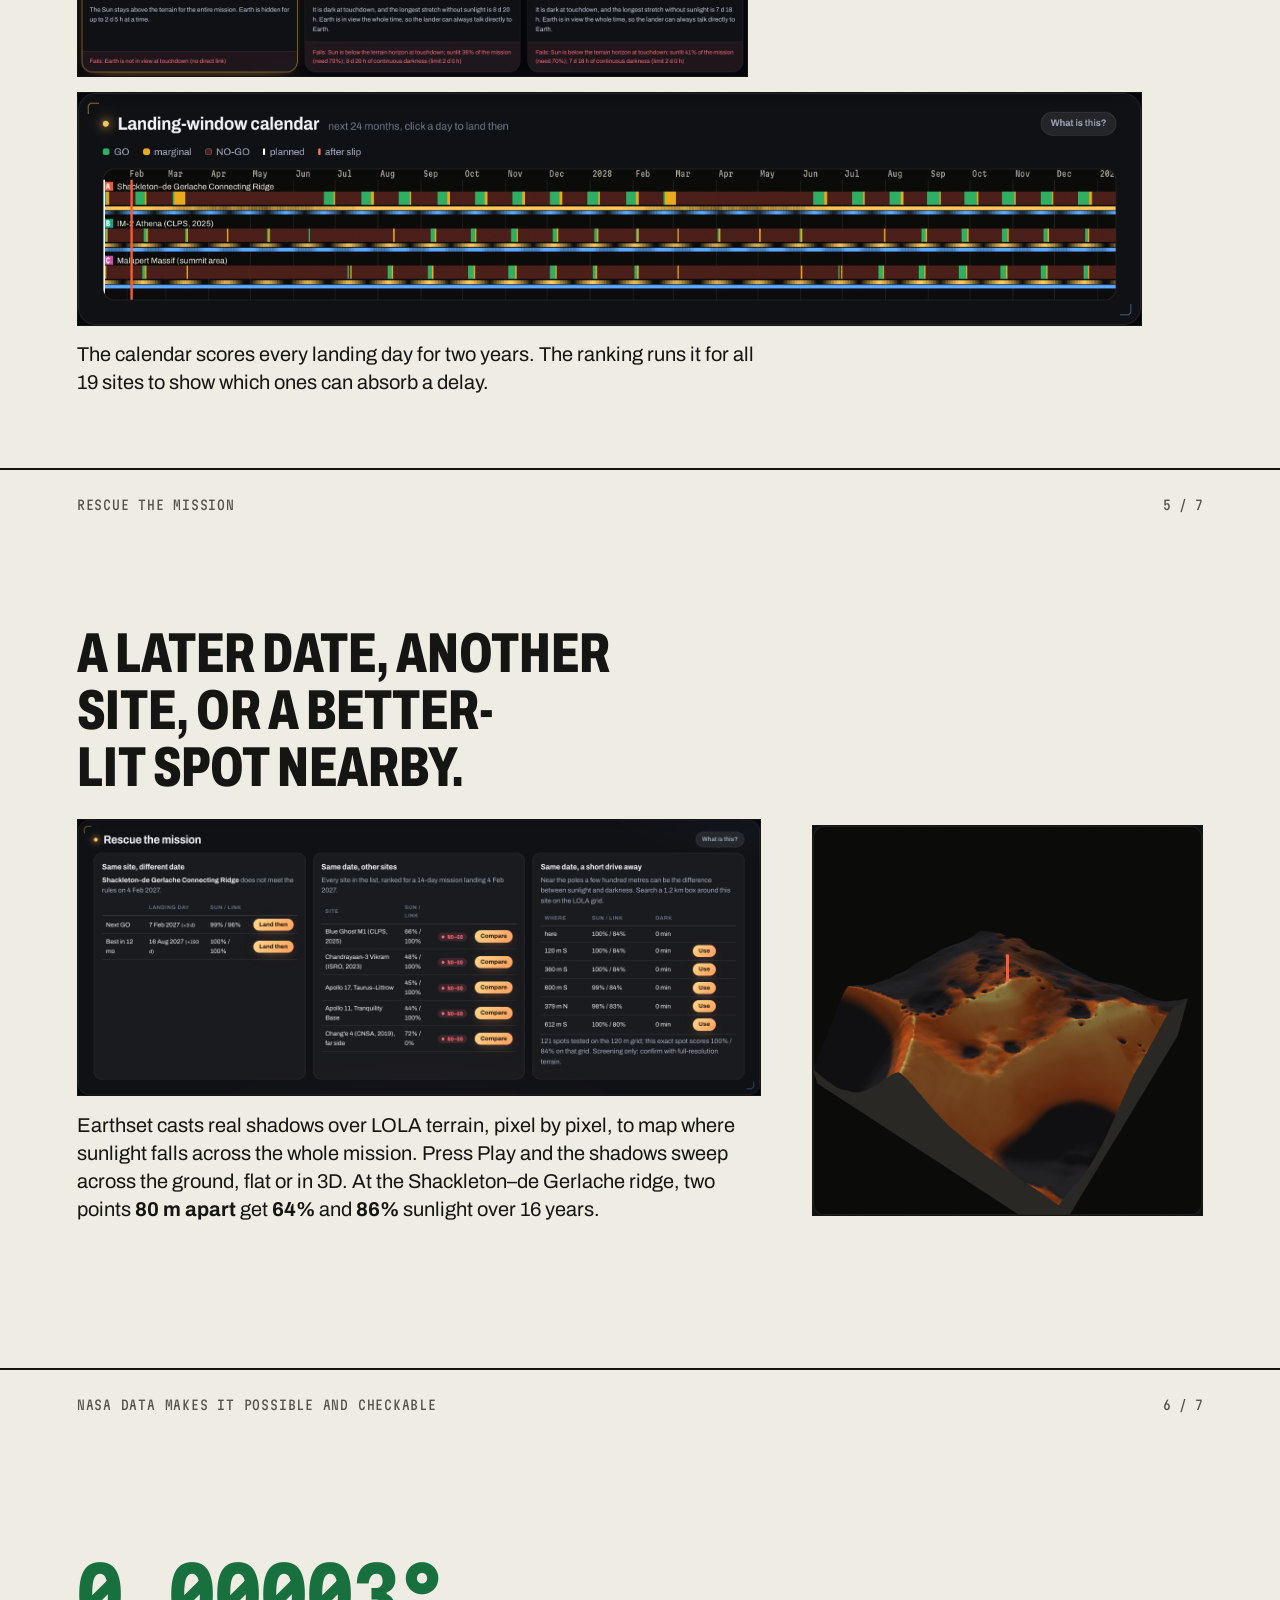
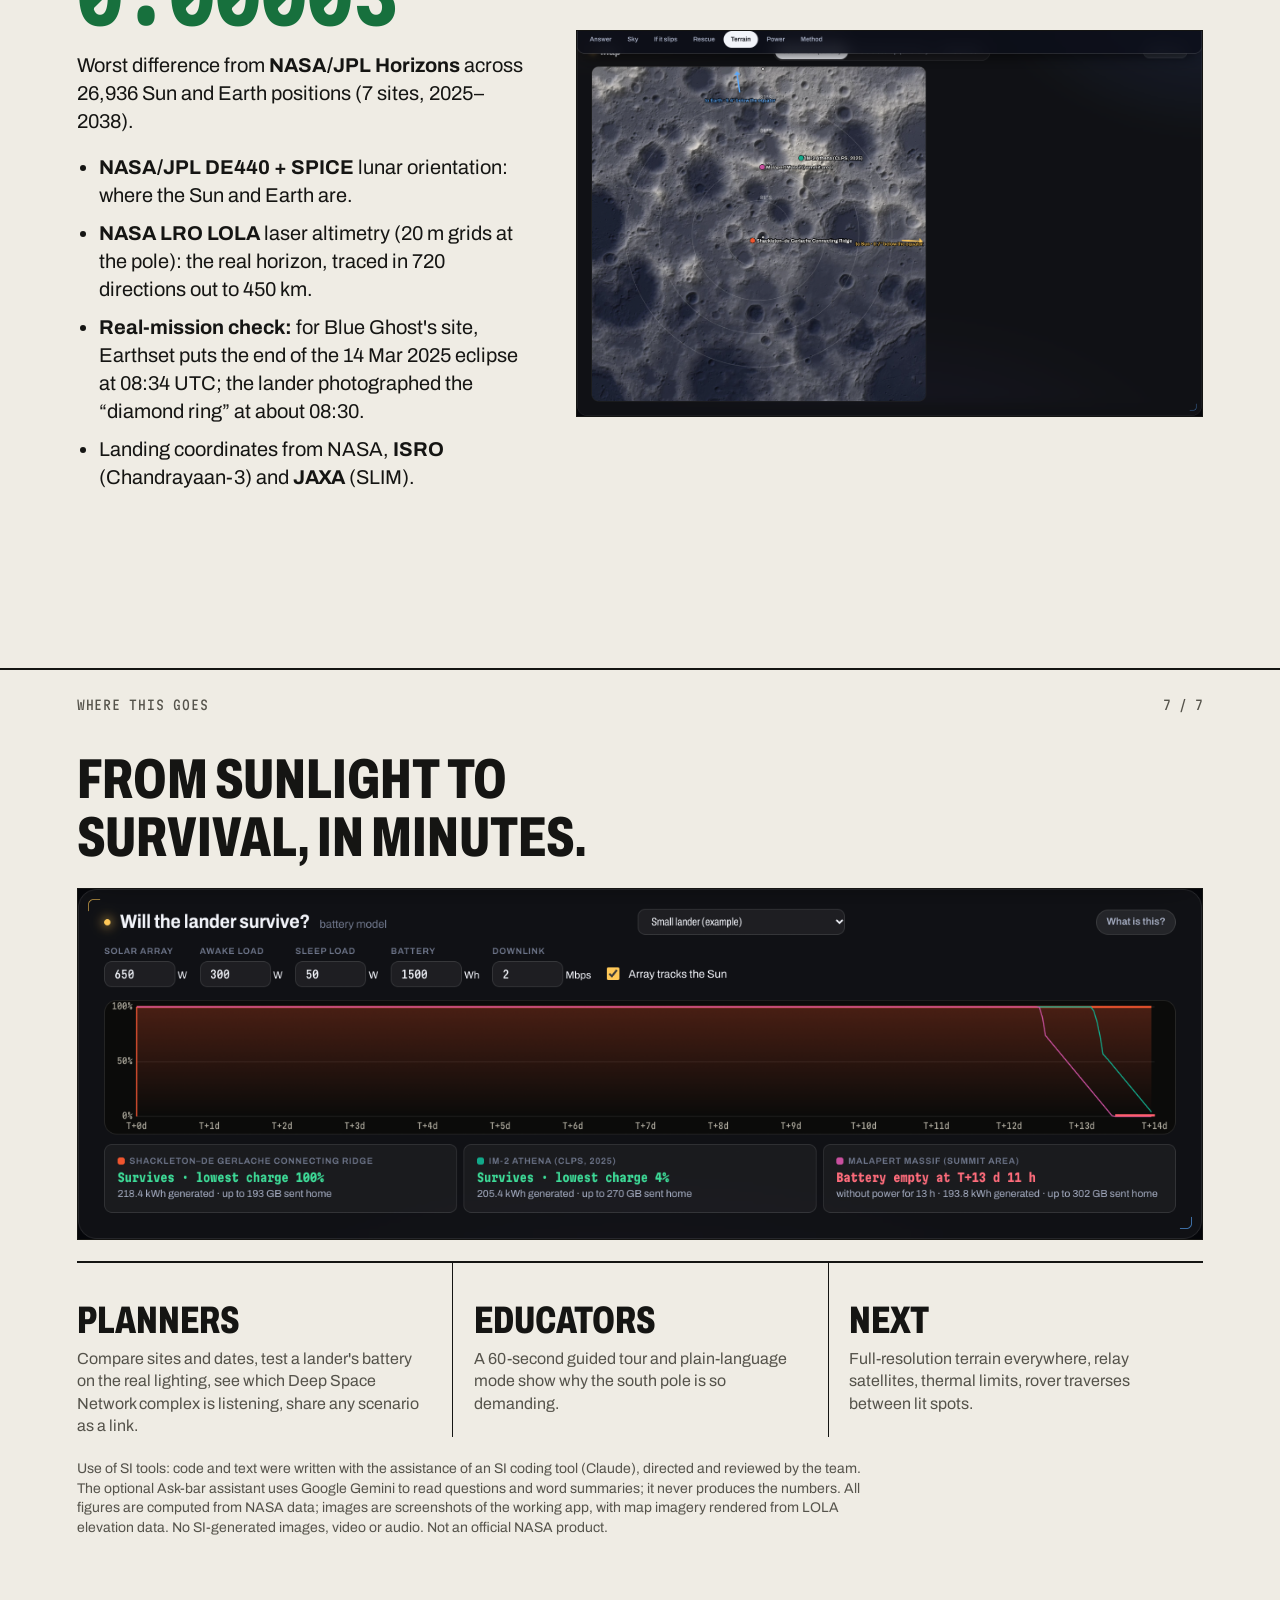
==== commit d2333e13: "Calmer tabbed layout, Ask bar with optional Gemini assistant, headline answer, mission card - One vi" ====
--- a/demo/index.html
+++ b/demo/index.html
@@ -4,6 +4,7 @@
 <meta charset="utf-8">
 <meta name="viewport" content="width=device-width, initial-scale=1">
 <title>Earthset: Project Demo (7 slides)</title>
+<link rel="icon" href="data:image/svg+xml,%3Csvg xmlns='http://www.w3.org/2000/svg' viewBox='0 0 40 40'%3E%3Crect width='40' height='40' fill='%230b0b0a'/%3E%3Ccircle cx='20' cy='23' r='11' fill='%2358a6ff'/%3E%3Cpath d='M0 26 L9 23 L15 27 L24 22 L31 26 L40 24 L40 40 L0 40Z' fill='%23efece4'/%3E%3C/svg%3E">
 <meta name="generator" content="Slides written with the assistance of an SI tool (Claude). Screenshots are of the team's working app; no SI-generated images.">
 <style>
   @font-face { font-family: "Archivo"; src: url(../fonts/archivo-wdth.woff2) format("woff2"); font-weight: 100 900; font-stretch: 62% 125%; font-display: swap; }
@@ -72,7 +73,7 @@
   <img src="img/cards_go.png" alt="Three site cards showing GO verdicts with sunlit percentage, Earth link percentage and longest darkness">
   <div class="two">
     <p>Compare up to four sites: past landings, CLPS targets, south-pole candidates, or any coordinates you click on the map. Each card gives a plain-language verdict against <b>your</b> mission rules.</p>
-    <p>Each card also says how many days of launch slip the plan can absorb. Explorer mode explains everything for students and the public. Planner mode adds the numbers, a shareable link, CSV export and a printable brief.</p>
+    <p>Or just type it: <b>"best south pole site if we slip 30 days"</b>. The Ask bar sets everything up and a one-line answer says how many sites are GO and how much slip the plan can absorb. Detailed mode adds the numbers, a shareable link, CSV export and a printable brief.</p>
   </div>
   <div class="n">3 / 7</div>
 </section>
@@ -128,7 +129,7 @@
     <div><div class="v">Educators</div><small>A 60-second guided tour and plain-language mode show why the south pole is so demanding.</small></div>
     <div><div class="v">Next</div><small>Full-resolution terrain everywhere, relay satellites, thermal limits, rover traverses between lit spots.</small></div>
   </div>
-  <p class="fine">Use of SI tools: code and text were written with the assistance of an SI coding tool (Claude), directed and reviewed by the team. All figures are computed from NASA data; images are screenshots of the working app, with map imagery rendered from LOLA elevation data. No SI-generated images, video or audio. Not an official NASA product.</p>
+  <p class="fine">Use of SI tools: code and text were written with the assistance of an SI coding tool (Claude), directed and reviewed by the team. The optional Ask-bar assistant uses Google Gemini to read questions and word summaries; it never produces the numbers. All figures are computed from NASA data; images are screenshots of the working app, with map imagery rendered from LOLA elevation data. No SI-generated images, video or audio. Not an official NASA product.</p>
   <div class="n">7 / 7</div>
 </section>
 
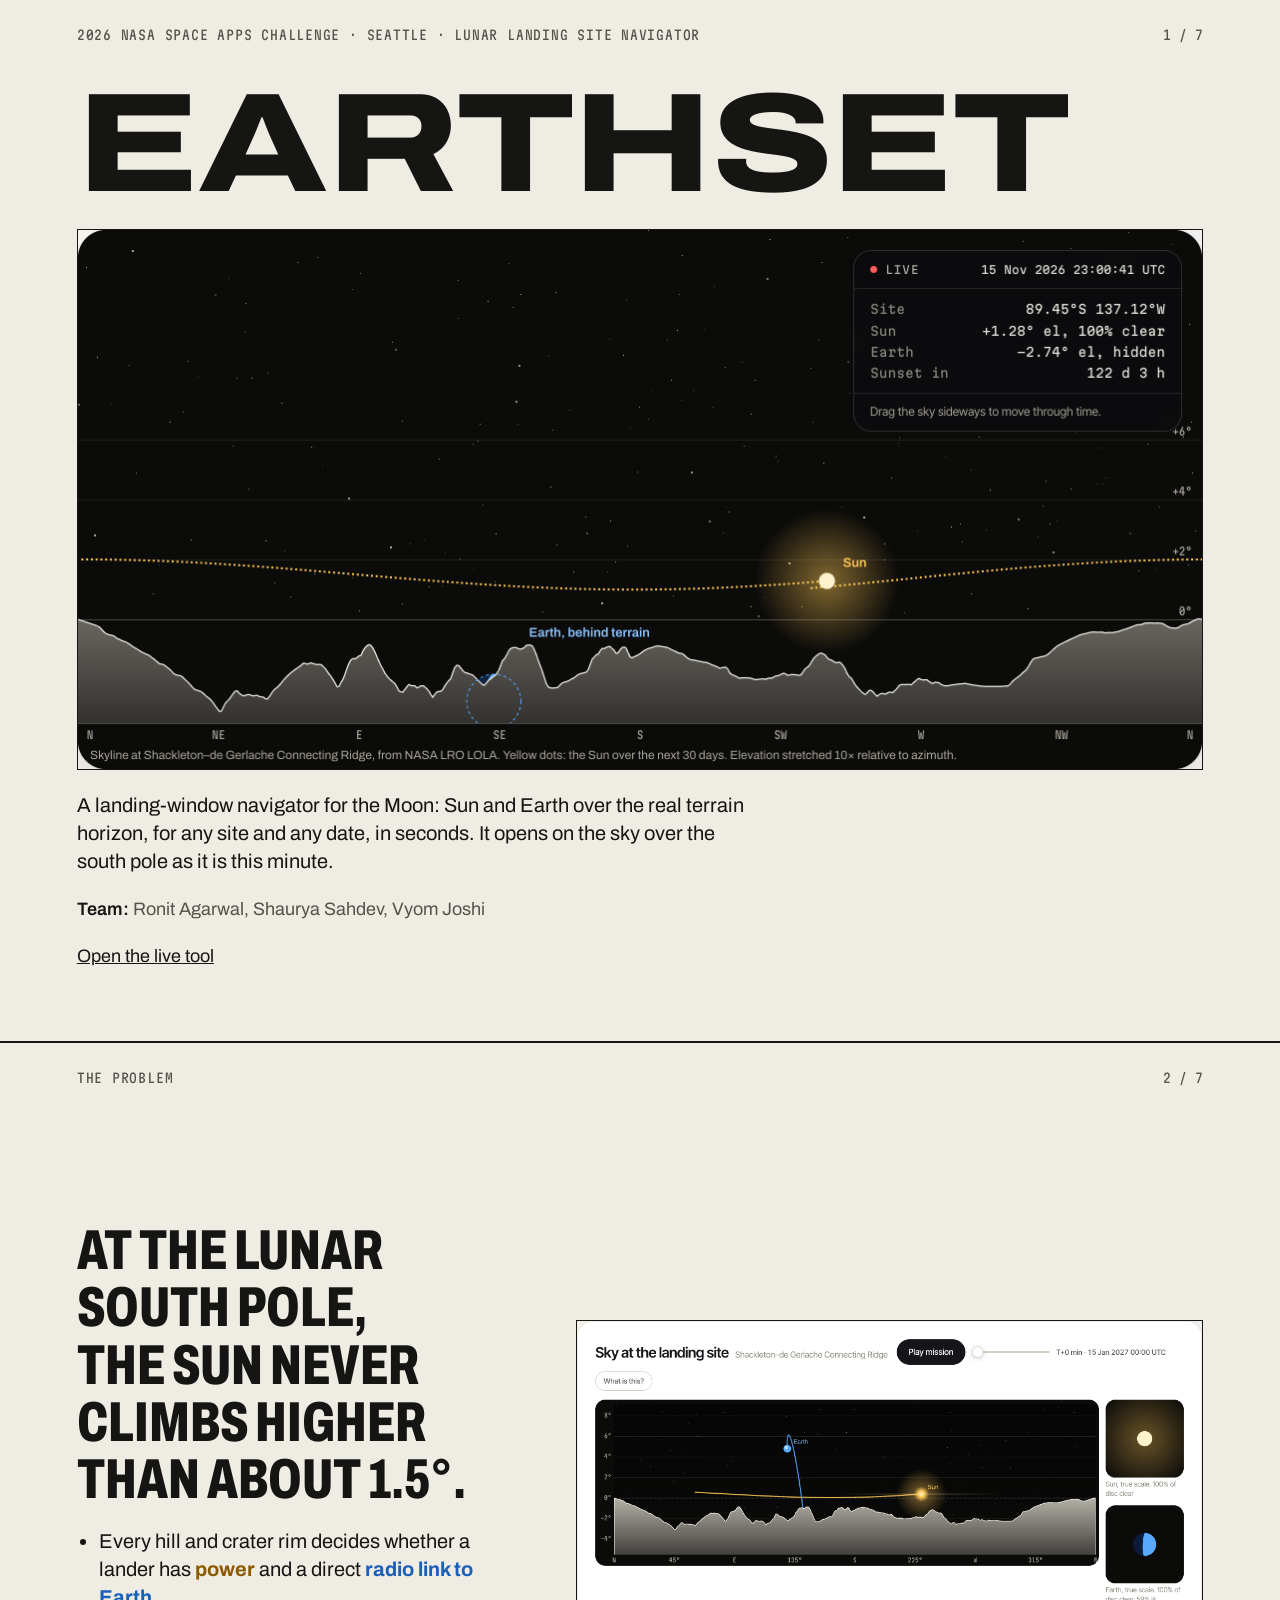
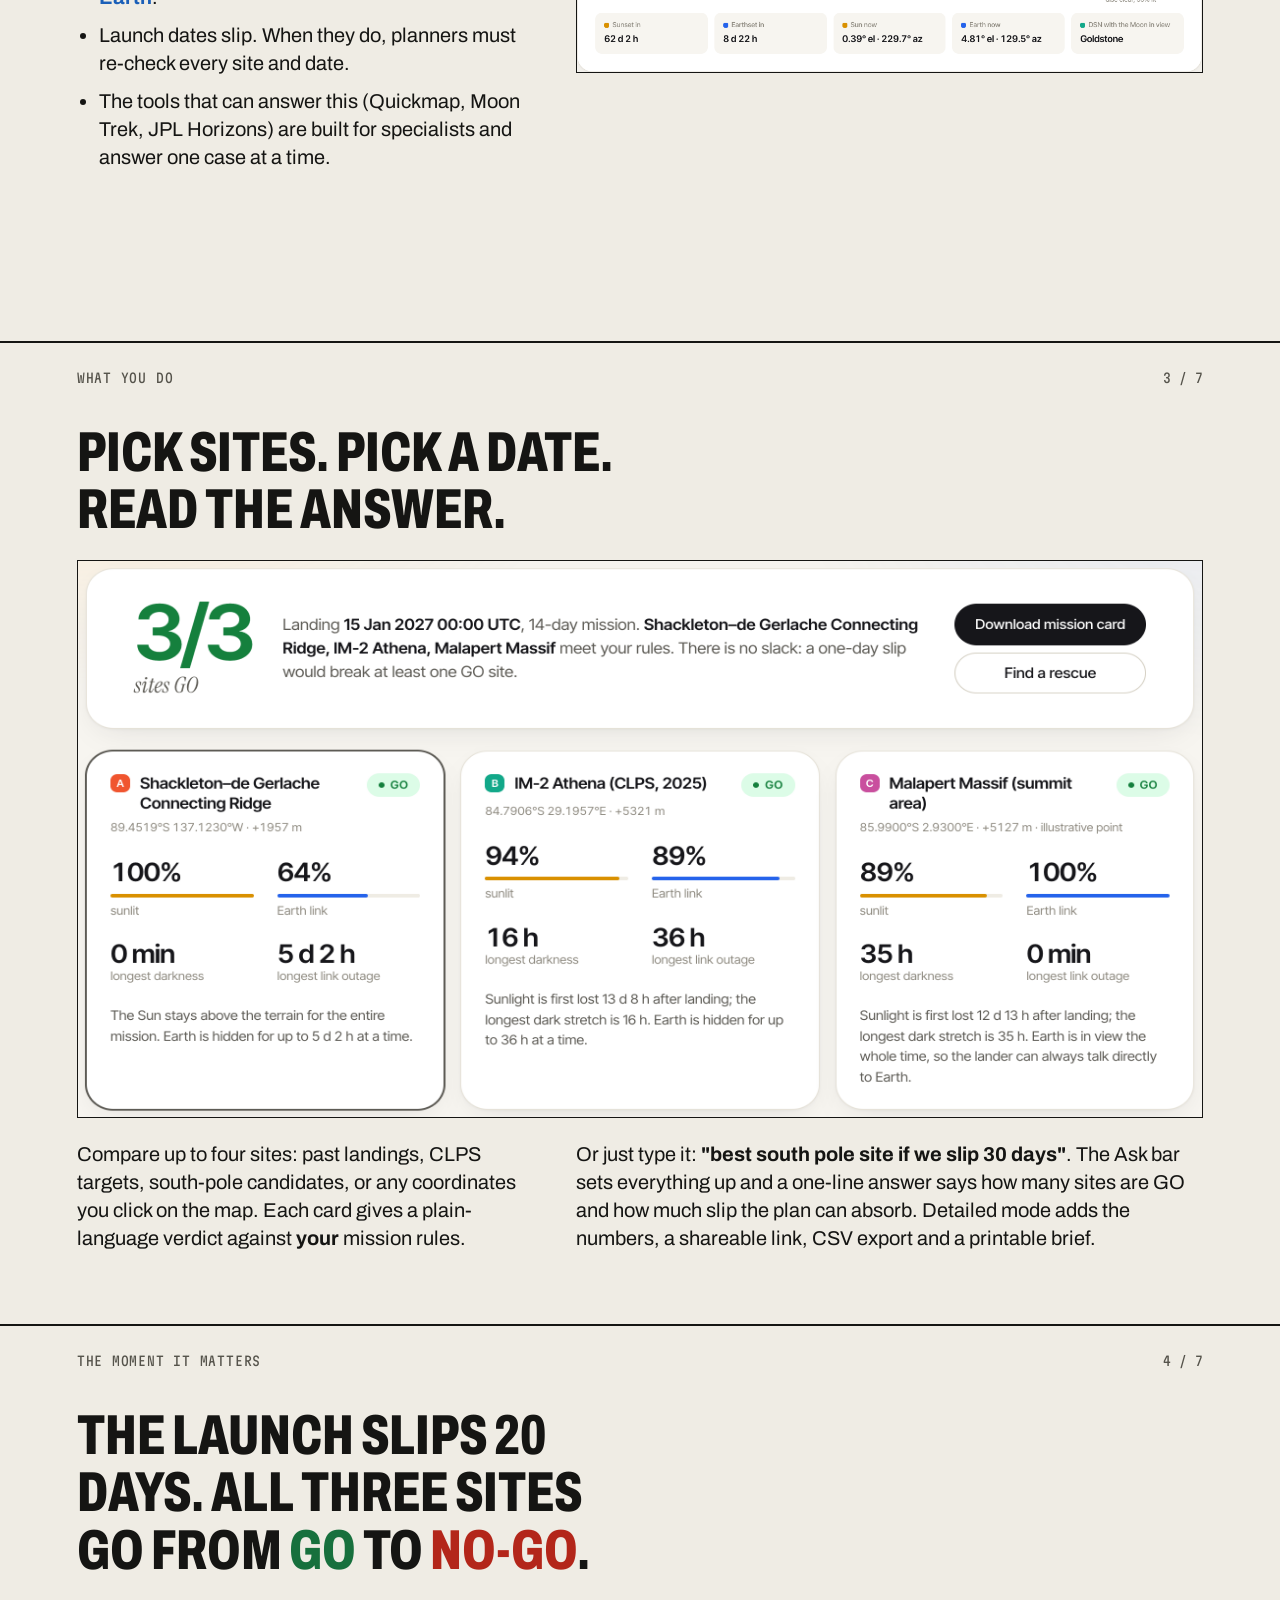
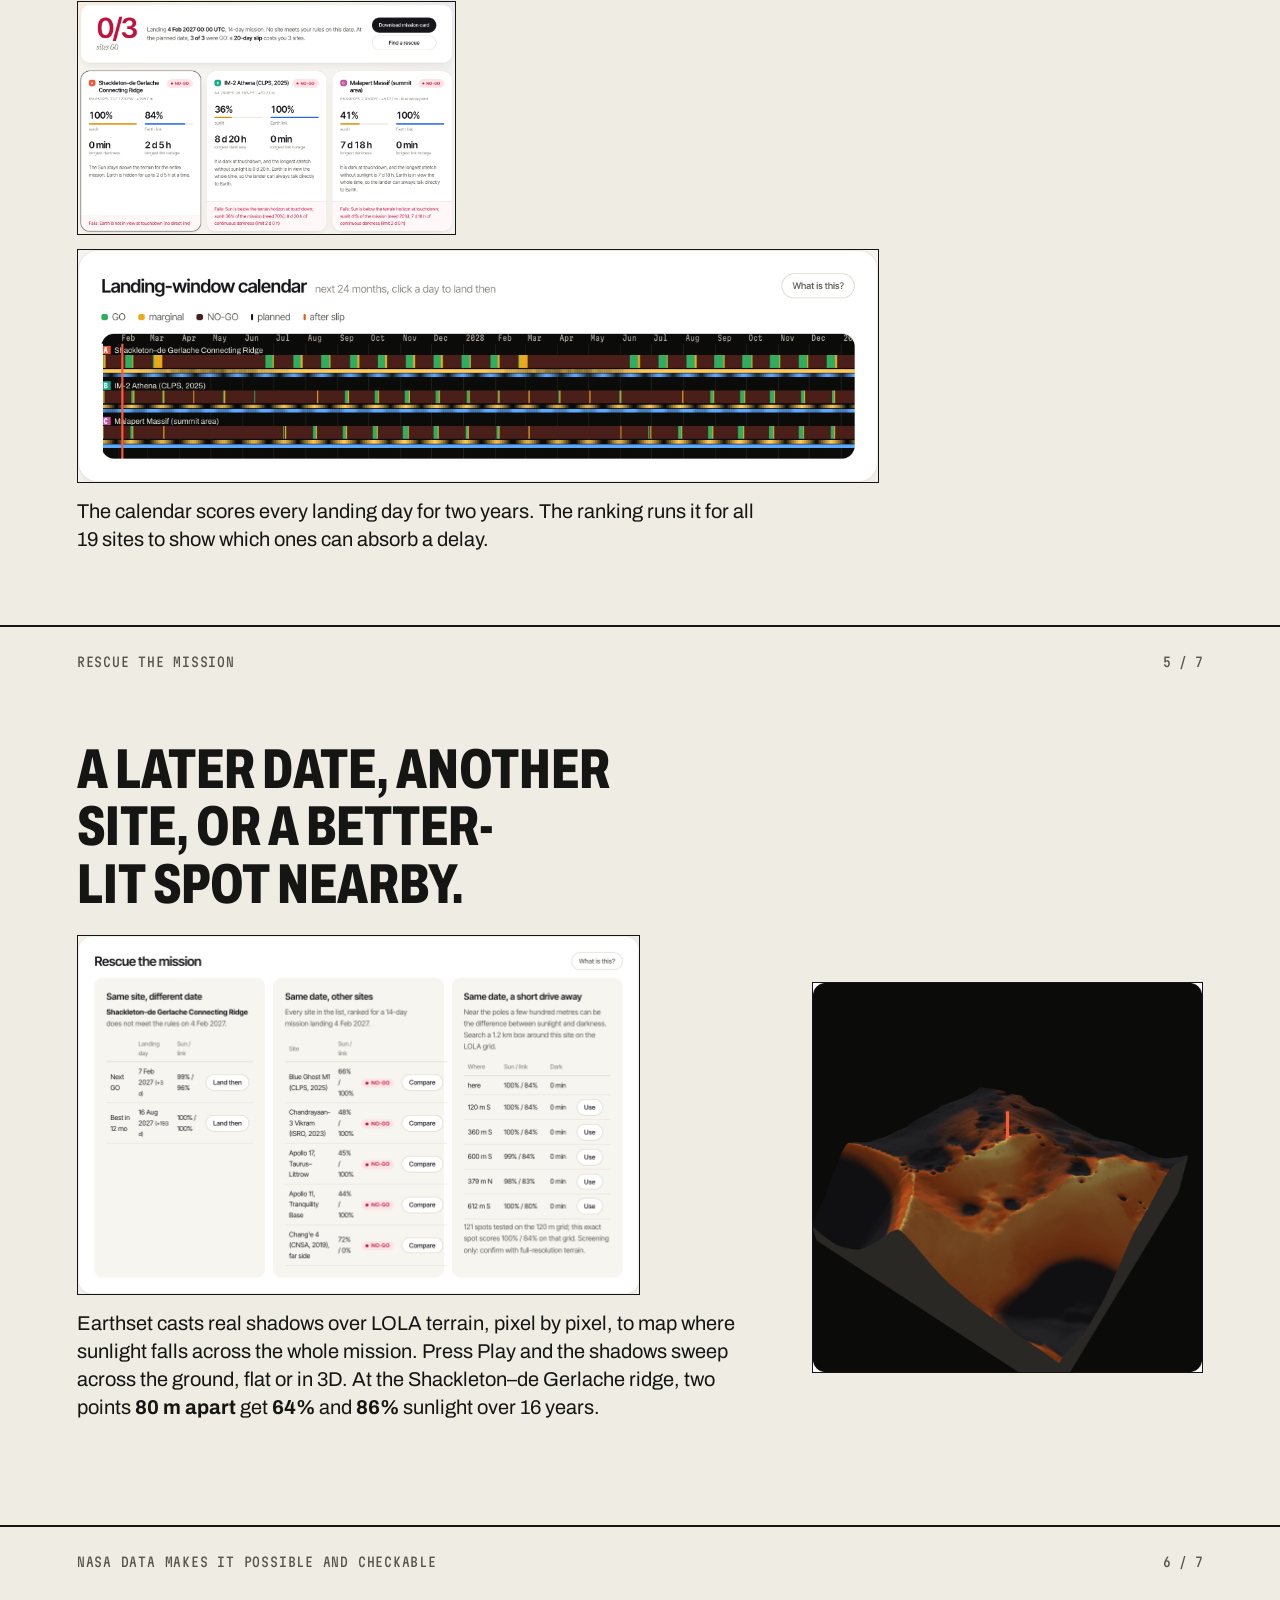
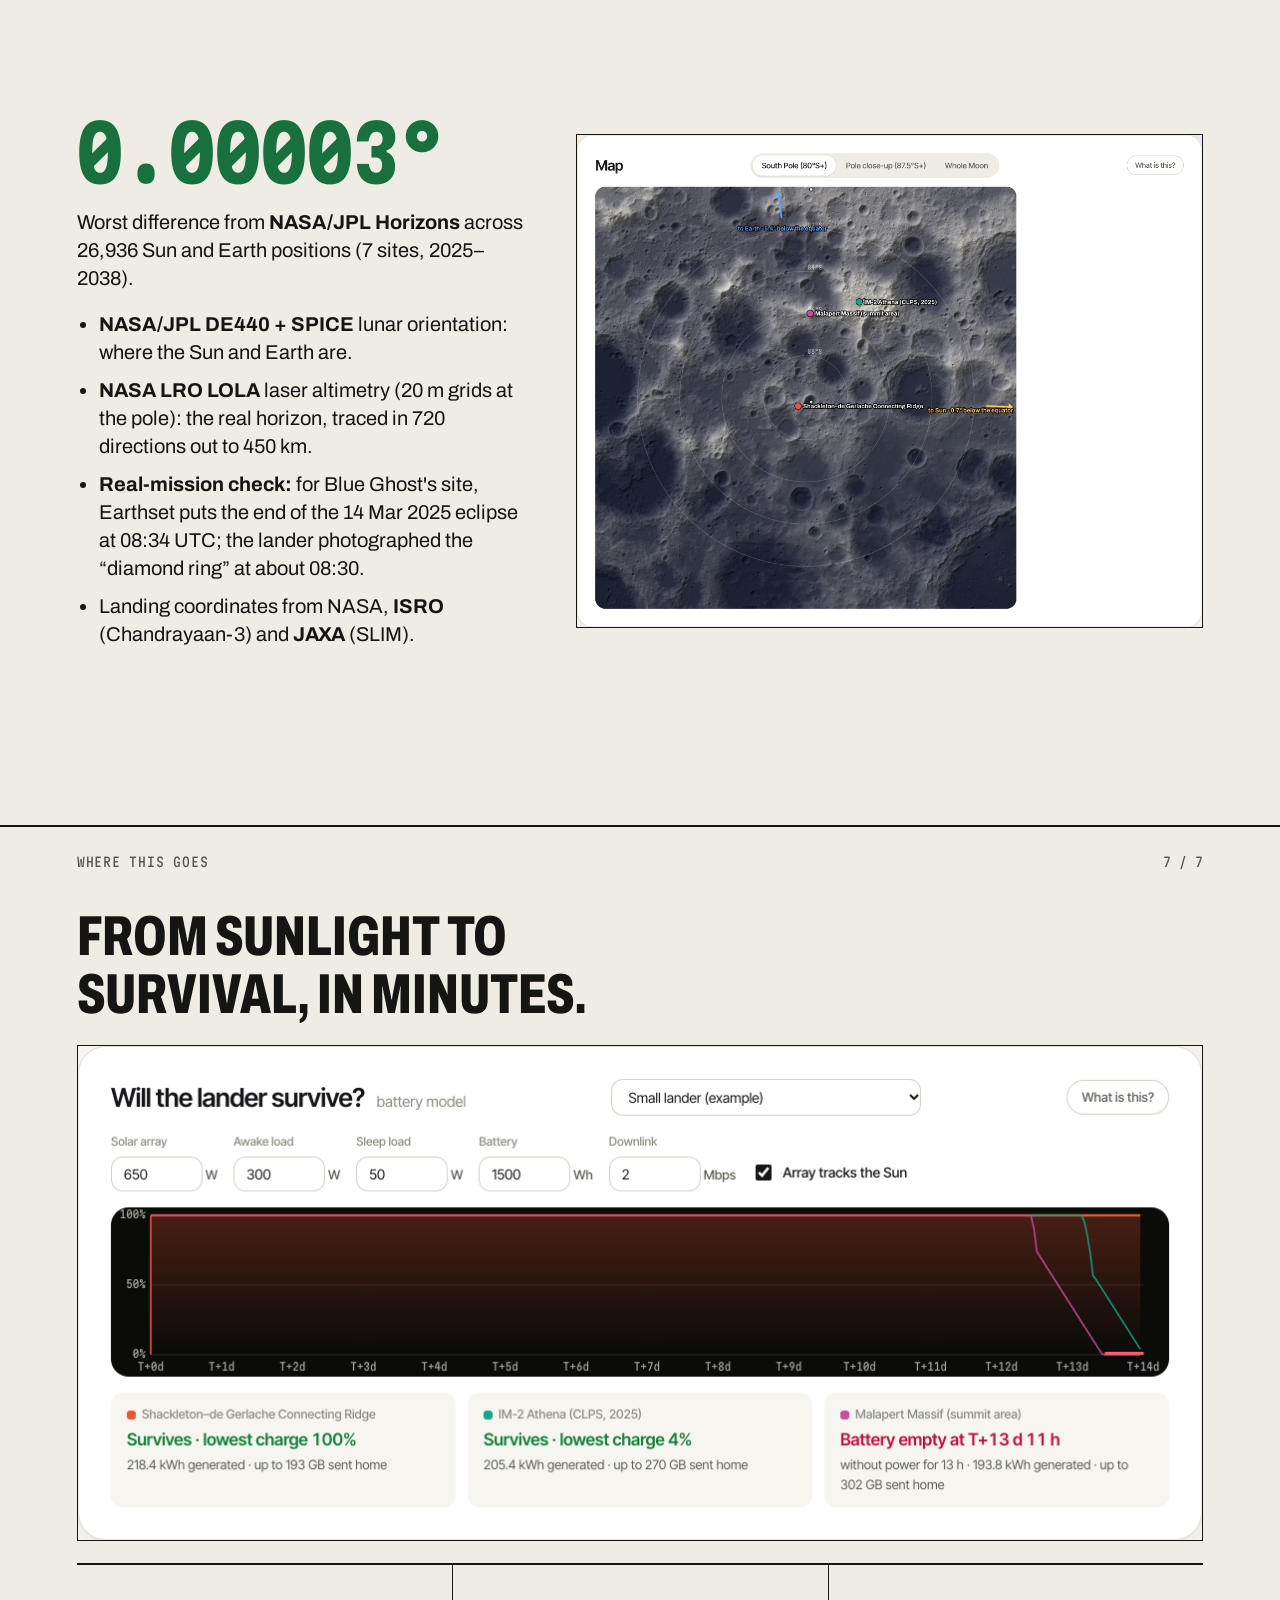
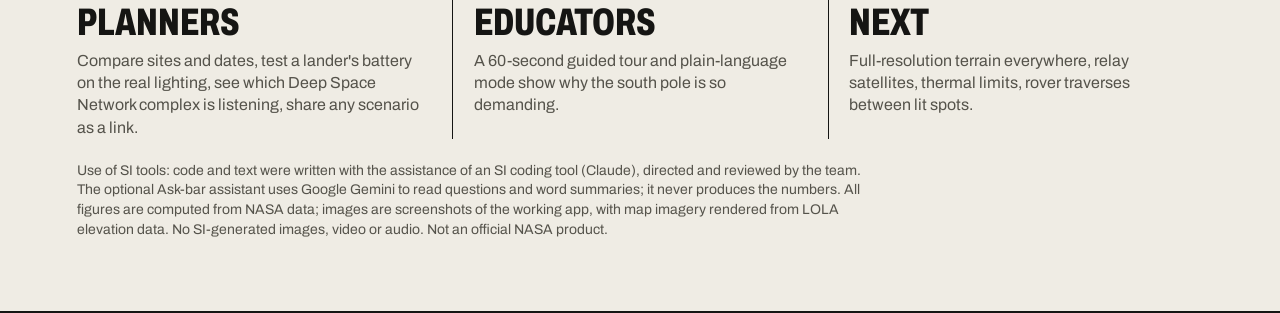
==== commit 08526e6e: "Update team list" ====
--- a/demo/index.html
+++ b/demo/index.html
@@ -46,7 +46,7 @@
   <h1>Earthset</h1>
   <img src="img/hero.png" alt="Earthset's opening view: the live skyline of the Shackleton connecting ridge with the Sun two degrees above the horizon">
   <p>A landing-window navigator for the Moon: Sun and Earth over the real terrain horizon, for any site and any date, in seconds. It opens on the sky over the south pole as it is this minute.</p>
-  <p class="team"><b>Team:</b> Ronit Agarwal, Shaurya Sahdev, Rayan Alam, Vyom Joshi</p>
+  <p class="team"><b>Team:</b> Ronit Agarwal, Shaurya Sahdev, Vyom Joshi</p>
   <p class="team"><a href="../">Open the live tool</a></p>
   <div class="n">1 / 7</div>
 </section>
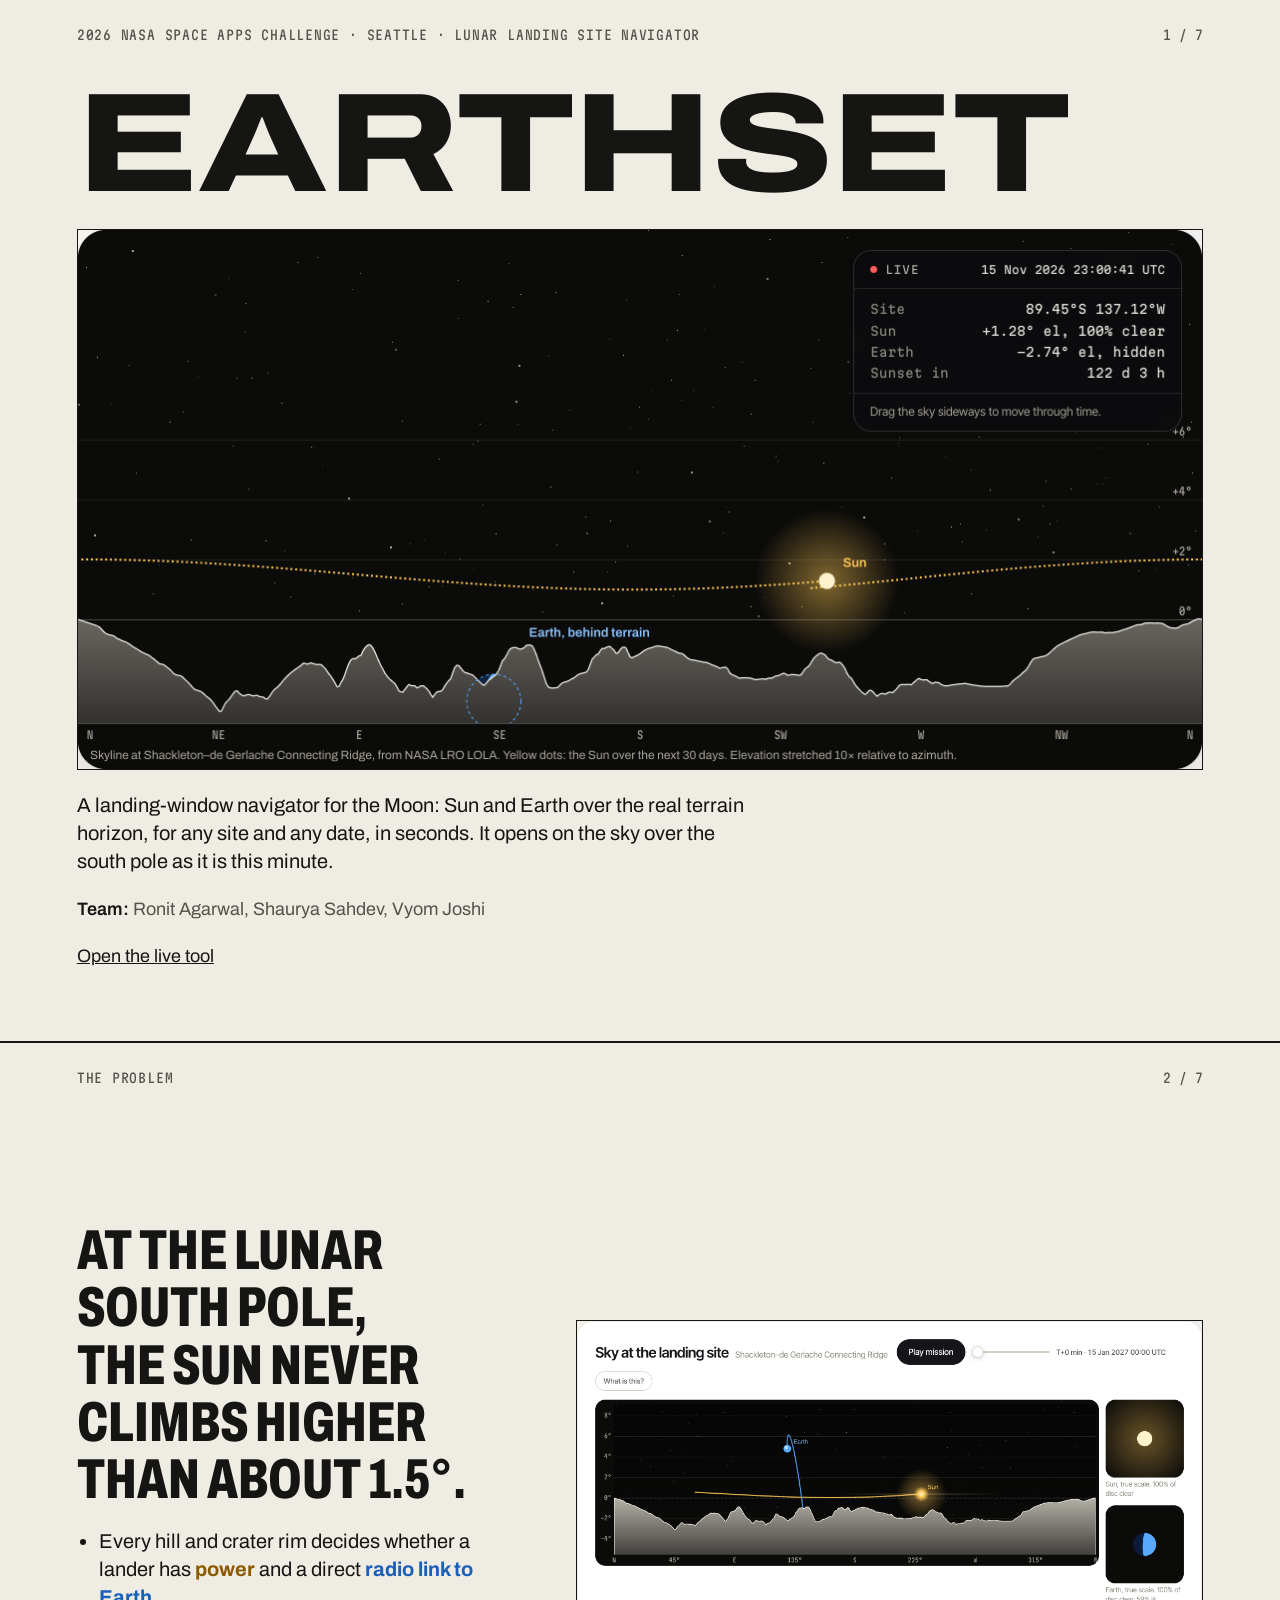
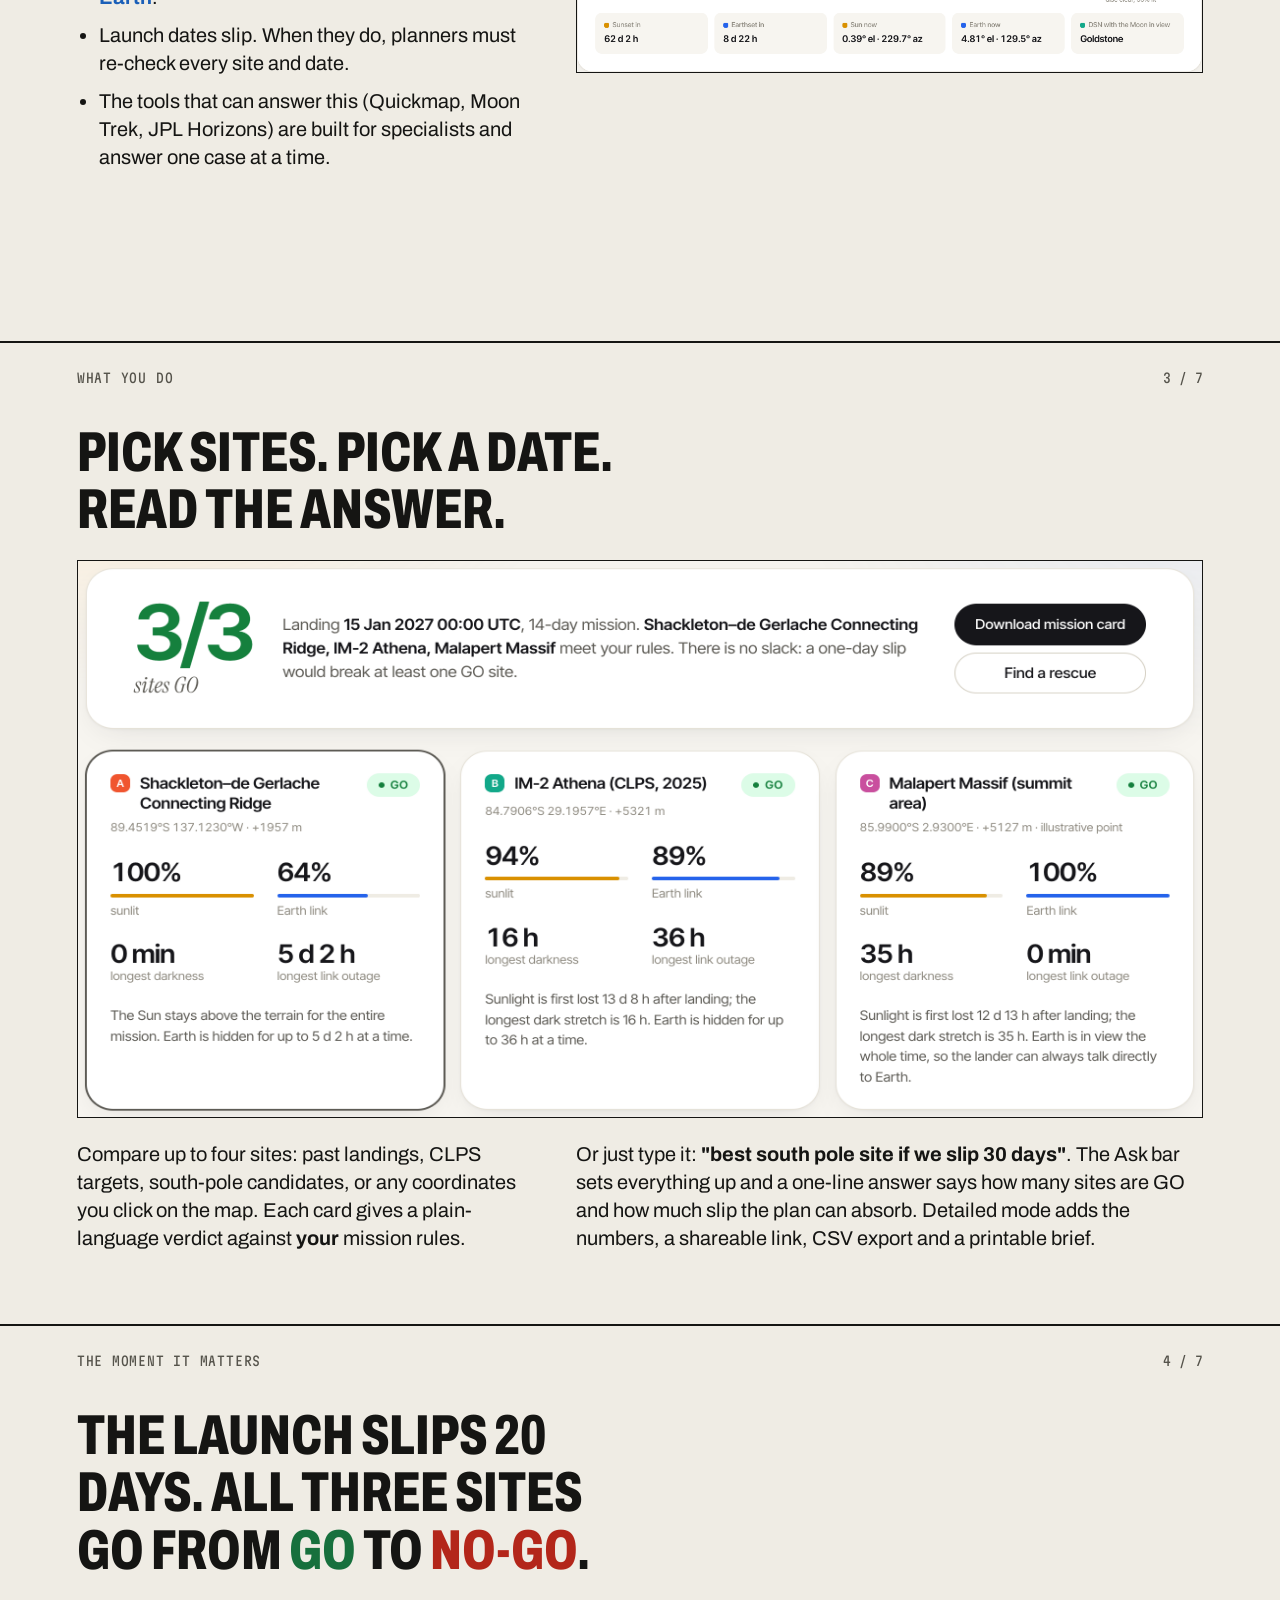
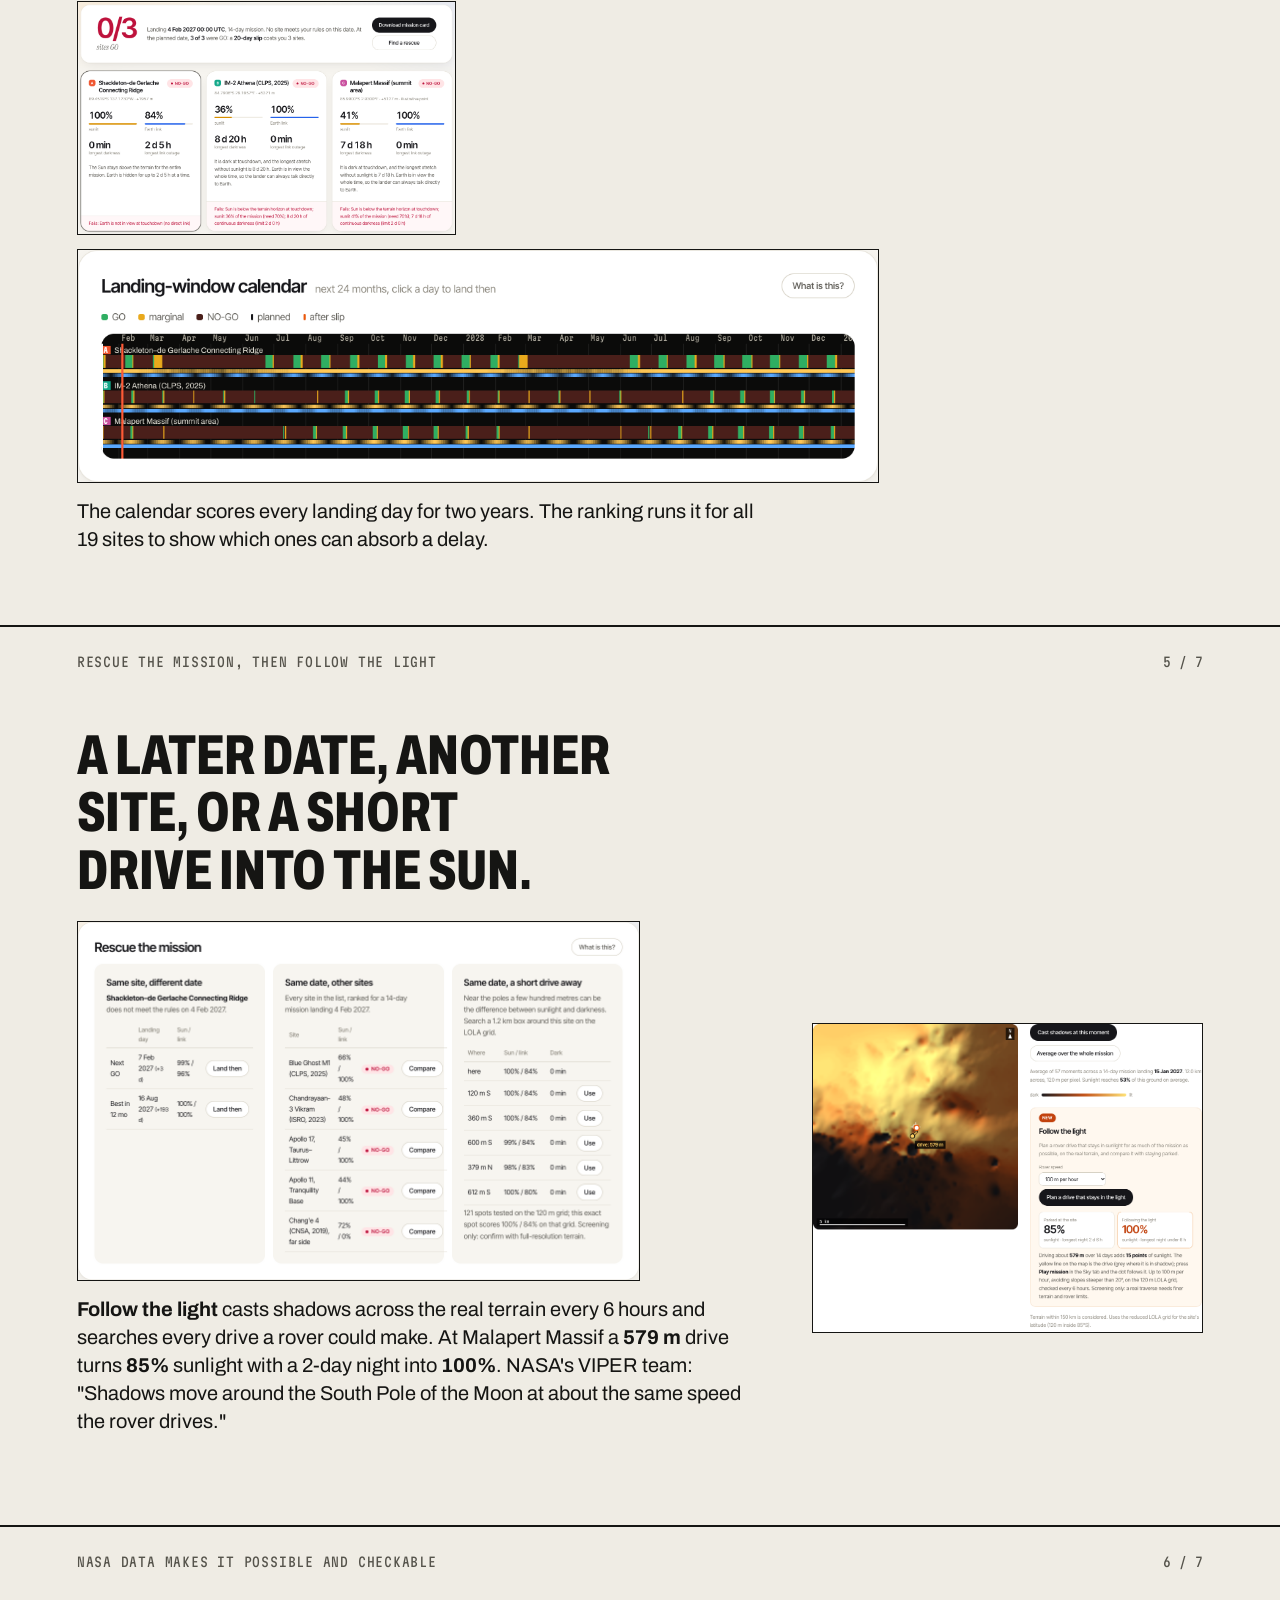
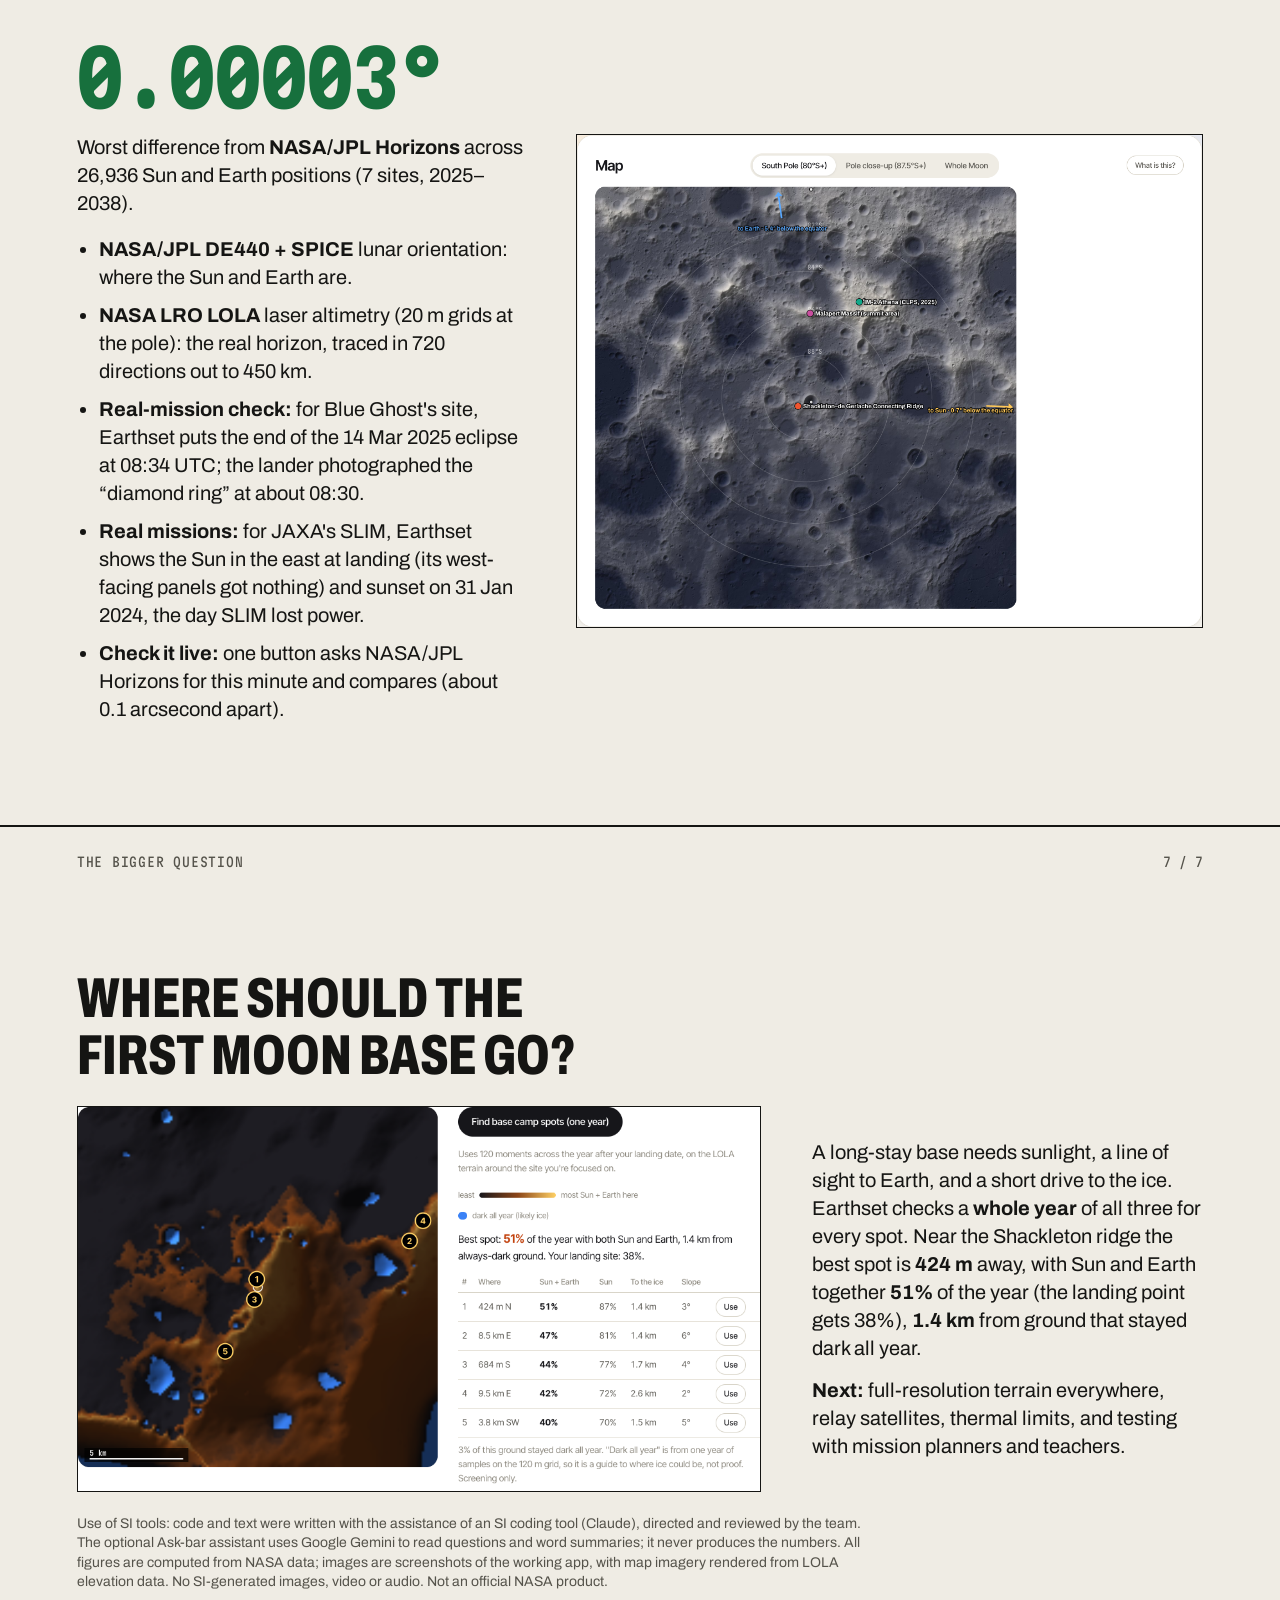
==== commit 645e33ba: "Upgraded Design and Features" ====
--- a/demo/index.html
+++ b/demo/index.html
@@ -90,14 +90,14 @@
 </section>
 
 <section>
-  <div class="k">Rescue the mission</div>
-  <h2>A later date, another site, or a better-lit spot nearby.</h2>
+  <div class="k">Rescue the mission, then follow the light</div>
+  <h2>A later date, another site, or a short drive into the sun.</h2>
   <div class="two wide">
     <div class="stack">
       <img src="img/rescue.png" alt="Rescue panel listing the next GO date, other sites ranked for the same date, and nearby spots tested on the LOLA grid">
-      <p>Earthset casts real shadows over LOLA terrain, pixel by pixel, to map where sunlight falls across the whole mission. Press Play and the shadows sweep across the ground, flat or in 3D. At the Shackleton–de Gerlache ridge, two points <b>80 m apart</b> get <b>64%</b> and <b>86%</b> sunlight over 16 years.</p>
+      <p><b>Follow the light</b> casts shadows across the real terrain every 6 hours and searches every drive a rover could make. At Malapert Massif a <b>579 m</b> drive turns <b>85%</b> sunlight with a 2-day night into <b>100%</b>. NASA's VIPER team: "Shadows move around the South Pole of the Moon at about the same speed the rover drives."</p>
     </div>
-    <img src="img/relief3d.png" alt="3D relief of the terrain around the Shackleton connecting ridge coloured by mission-average sunlight, bright on the ridge and dark inside Shackleton crater">
+    <img src="img/route.png" alt="Follow the light at Malapert Massif: a 579 metre drive on the shadow map, parked 85 percent sunlight versus 100 percent while driving">
   </div>
   <div class="n">5 / 7</div>
 </section>
@@ -112,7 +112,8 @@
         <li><b>NASA/JPL DE440 + SPICE</b> lunar orientation: where the Sun and Earth are.</li>
         <li><b>NASA LRO LOLA</b> laser altimetry (20 m grids at the pole): the real horizon, traced in 720 directions out to 450 km.</li>
         <li><b>Real-mission check:</b> for Blue Ghost's site, Earthset puts the end of the 14 Mar 2025 eclipse at 08:34 UTC; the lander photographed the “diamond ring” at about 08:30.</li>
-        <li>Landing coordinates from NASA, <b>ISRO</b> (Chandrayaan-3) and <b>JAXA</b> (SLIM).</li>
+        <li><b>Real missions:</b> for JAXA's SLIM, Earthset shows the Sun in the east at landing (its west-facing panels got nothing) and sunset on 31 Jan 2024, the day SLIM lost power.</li>
+        <li><b>Check it live:</b> one button asks NASA/JPL Horizons for this minute and compares (about 0.1 arcsecond apart).</li>
       </ul>
     </div>
     <img src="img/map.png" alt="Shaded relief map of the lunar south pole rendered from LOLA data with landing sites and Sun and Earth directions">
@@ -121,13 +122,14 @@
 </section>
 
 <section>
-  <div class="k">Where this goes</div>
-  <h2>From sunlight to survival, in minutes.</h2>
-  <img src="img/energy.png" alt="Battery model panel: state of charge over the mission for three sites, one surviving and two running out of power">
-  <div class="stats">
-    <div><div class="v">Planners</div><small>Compare sites and dates, test a lander's battery on the real lighting, see which Deep Space Network complex is listening, share any scenario as a link.</small></div>
-    <div><div class="v">Educators</div><small>A 60-second guided tour and plain-language mode show why the south pole is so demanding.</small></div>
-    <div><div class="v">Next</div><small>Full-resolution terrain everywhere, relay satellites, thermal limits, rover traverses between lit spots.</small></div>
+  <div class="k">The bigger question</div>
+  <h2>Where should the first Moon base go?</h2>
+  <div class="two wide">
+    <img src="img/basecamp.png" alt="Base camp finder near the Shackleton ridge: a year of Sun and Earth visibility with always-dark ground in blue and the five best spots numbered">
+    <div class="stack">
+      <p>A long-stay base needs sunlight, a line of sight to Earth, and a short drive to the ice. Earthset checks a <b>whole year</b> of all three for every spot. Near the Shackleton ridge the best spot is <b>424 m</b> away, with Sun and Earth together <b>51%</b> of the year (the landing point gets 38%), <b>1.4 km</b> from ground that stayed dark all year.</p>
+      <p><b>Next:</b> full-resolution terrain everywhere, relay satellites, thermal limits, and testing with mission planners and teachers.</p>
+    </div>
   </div>
   <p class="fine">Use of SI tools: code and text were written with the assistance of an SI coding tool (Claude), directed and reviewed by the team. The optional Ask-bar assistant uses Google Gemini to read questions and word summaries; it never produces the numbers. All figures are computed from NASA data; images are screenshots of the working app, with map imagery rendered from LOLA elevation data. No SI-generated images, video or audio. Not an official NASA product.</p>
   <div class="n">7 / 7</div>
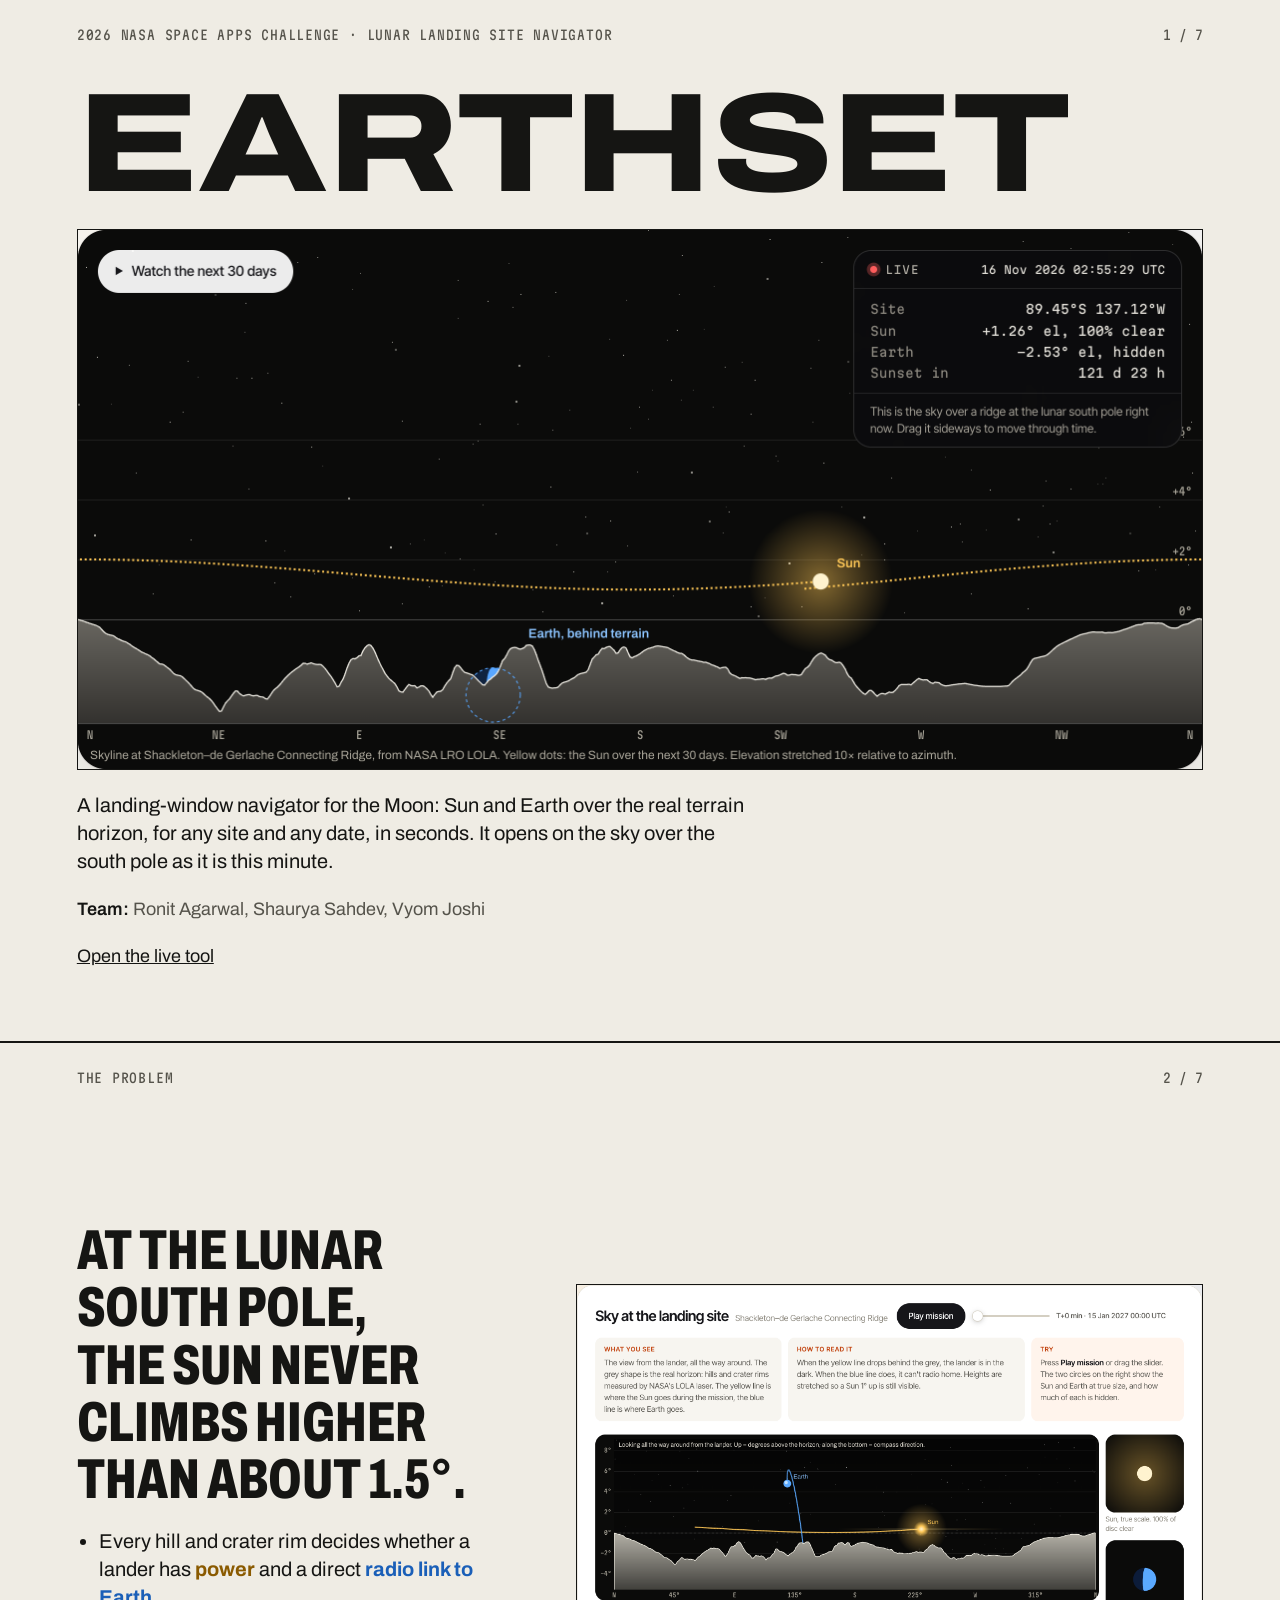
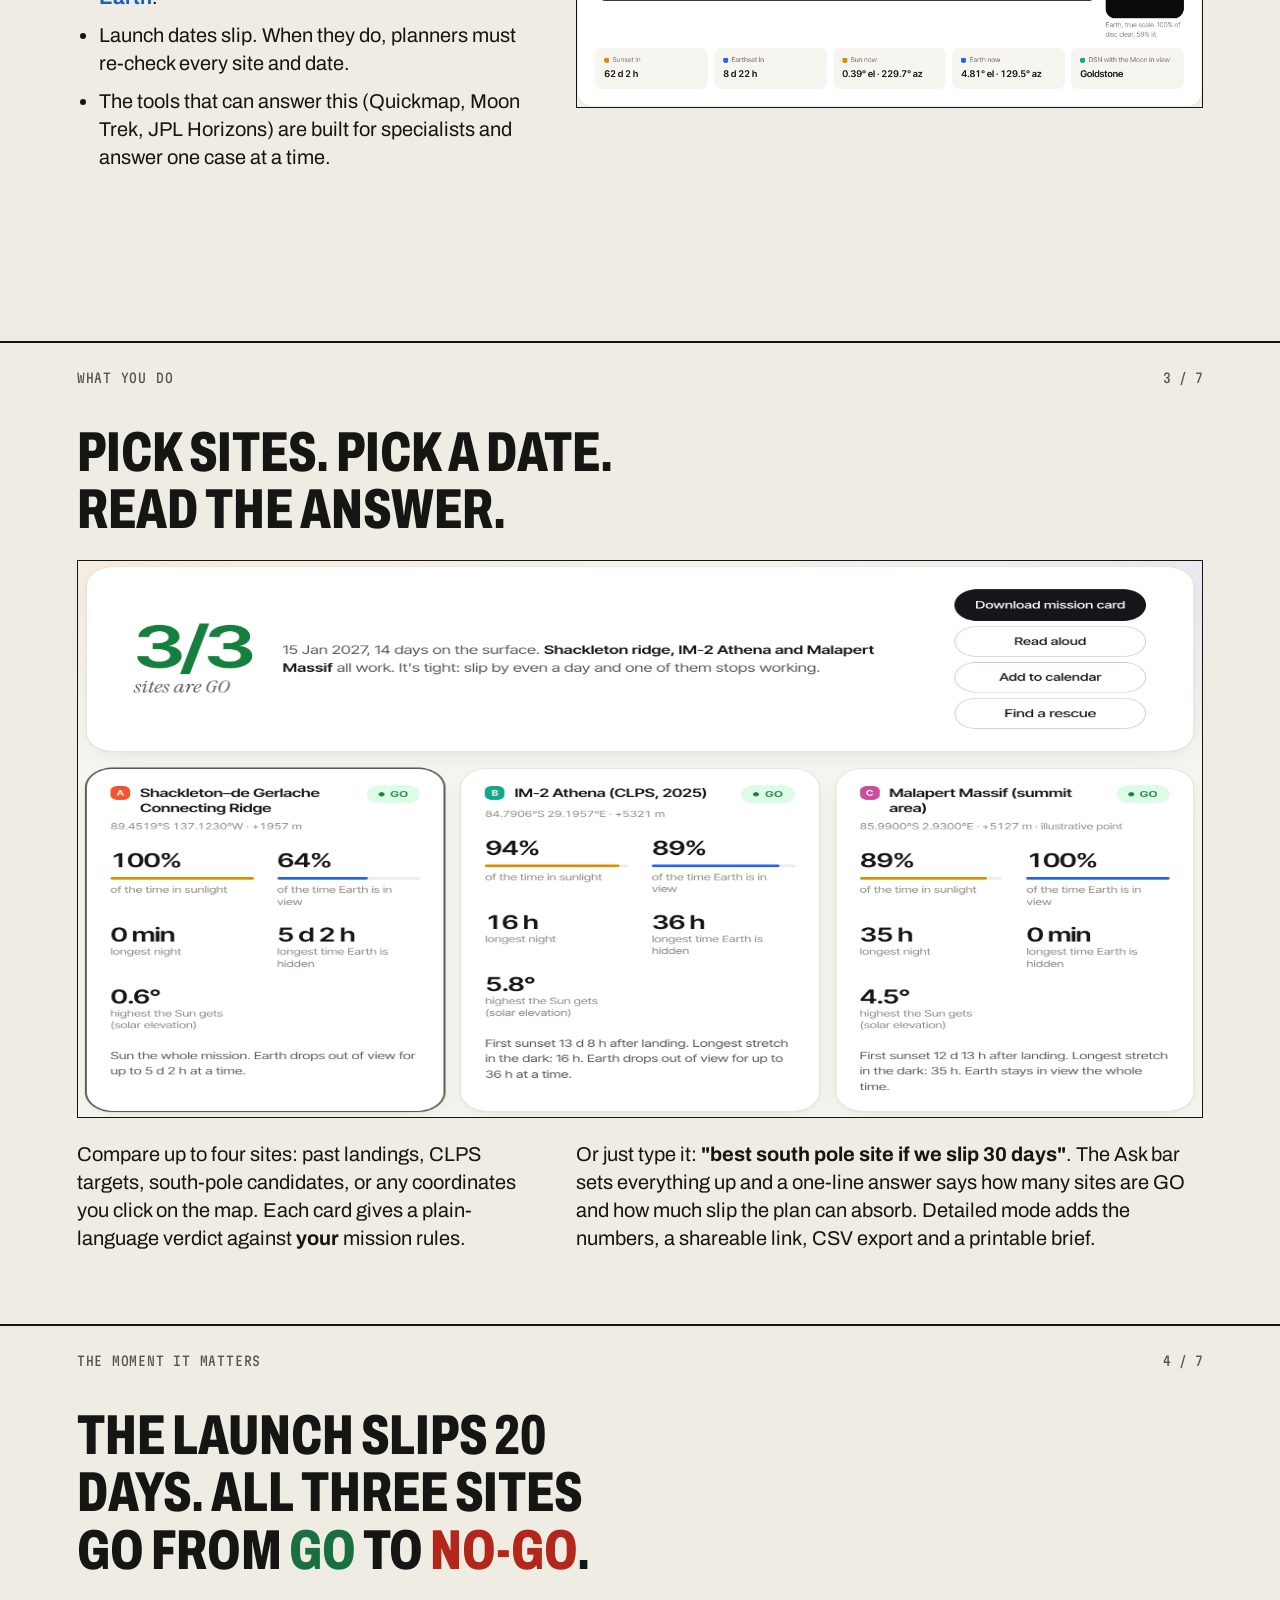
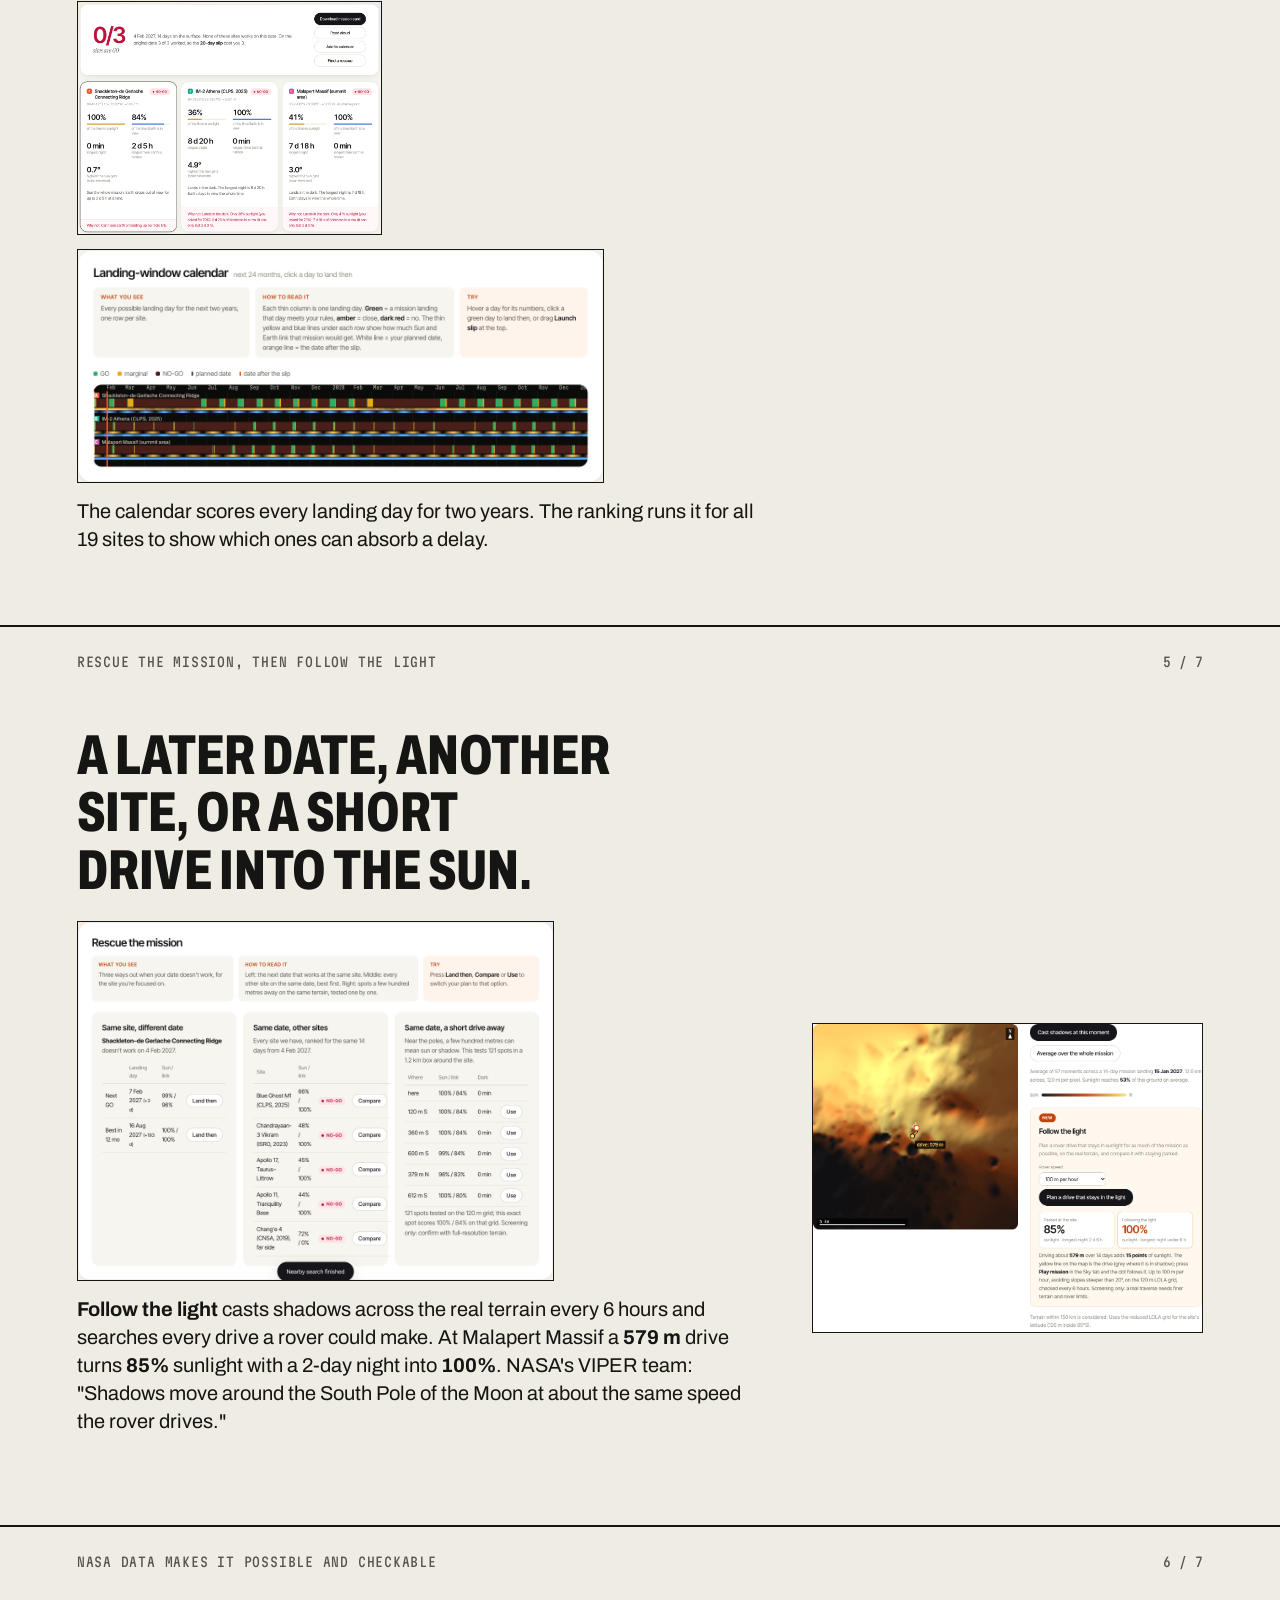
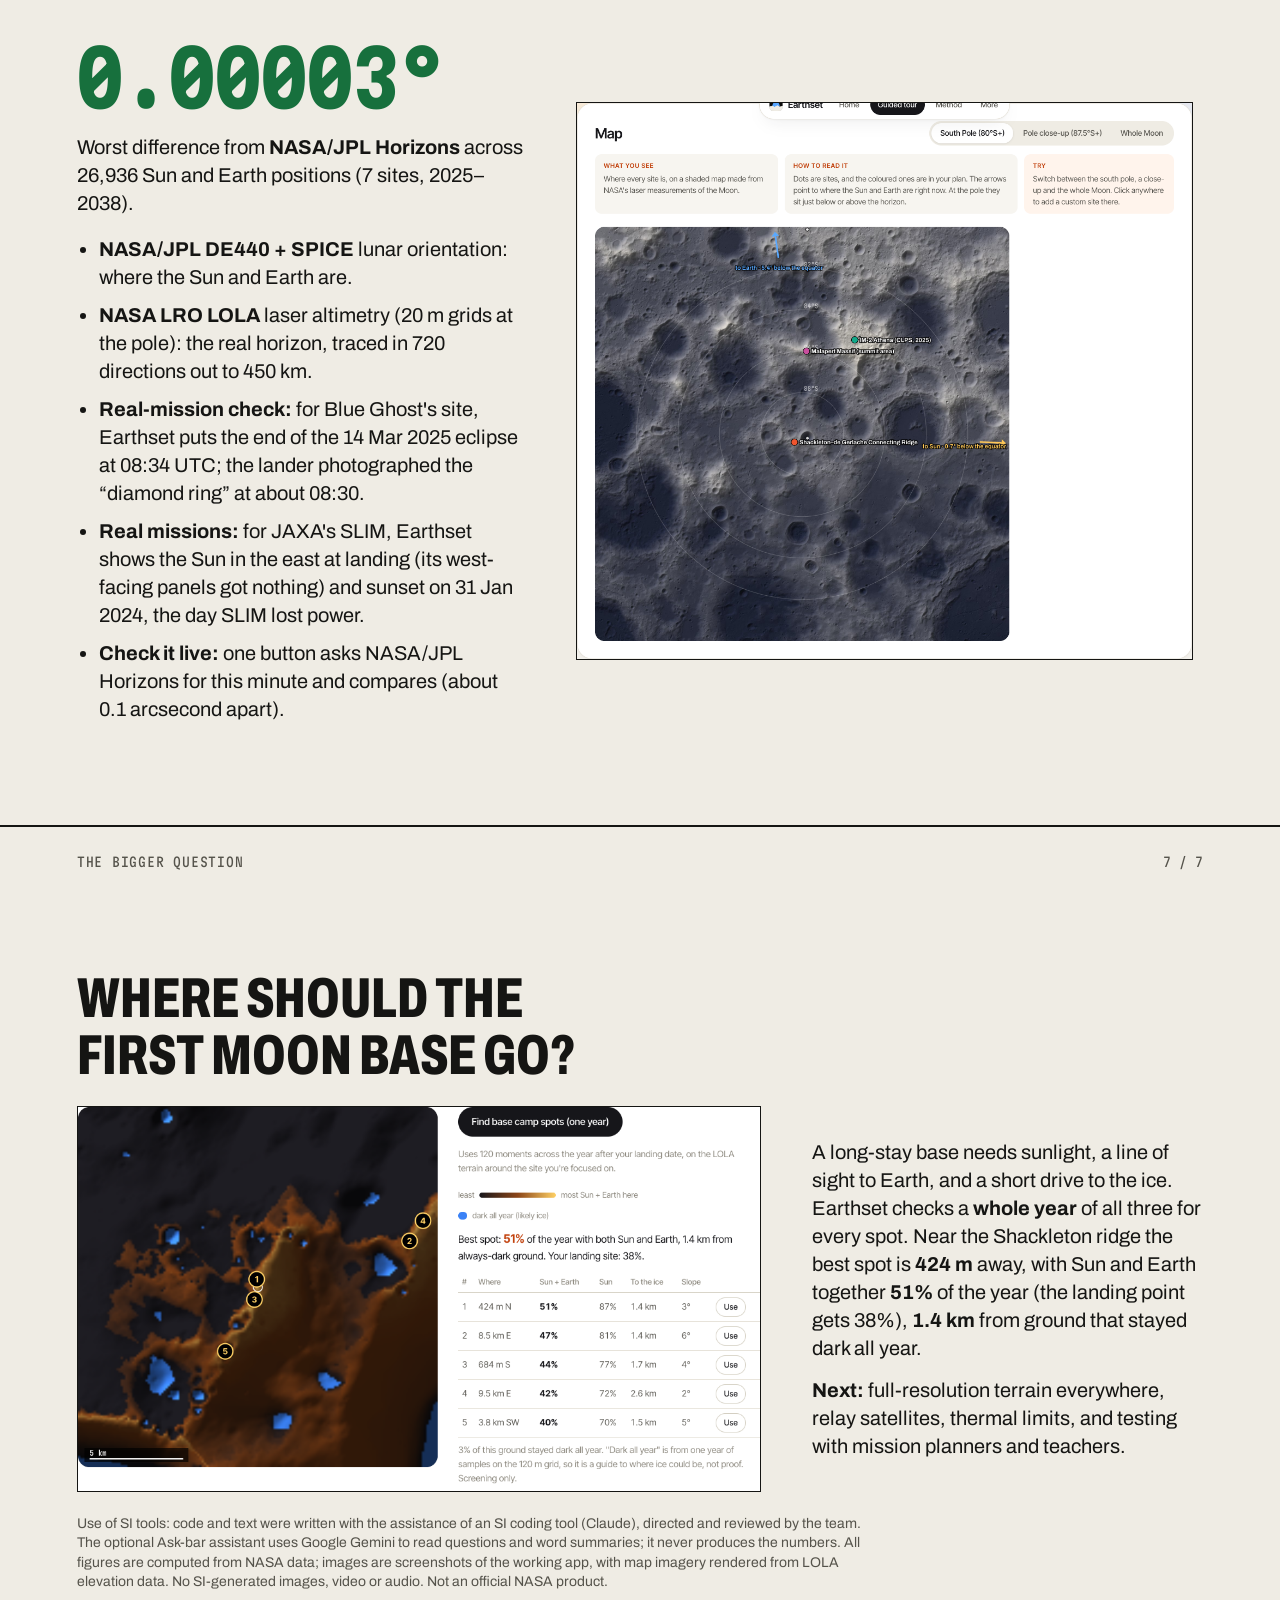
==== commit ed64cef5: "Added Source Links" ====
--- a/demo/index.html
+++ b/demo/index.html
@@ -42,7 +42,7 @@
 <body>
 
 <section>
-  <div class="k">2026 NASA Space Apps Challenge · Seattle · Lunar Landing Site Navigator</div>
+  <div class="k">2026 NASA Space Apps Challenge · Lunar Landing Site Navigator</div>
   <h1>Earthset</h1>
   <img src="img/hero.png" alt="Earthset's opening view: the live skyline of the Shackleton connecting ridge with the Sun two degrees above the horizon">
   <p>A landing-window navigator for the Moon: Sun and Earth over the real terrain horizon, for any site and any date, in seconds. It opens on the sky over the south pole as it is this minute.</p>
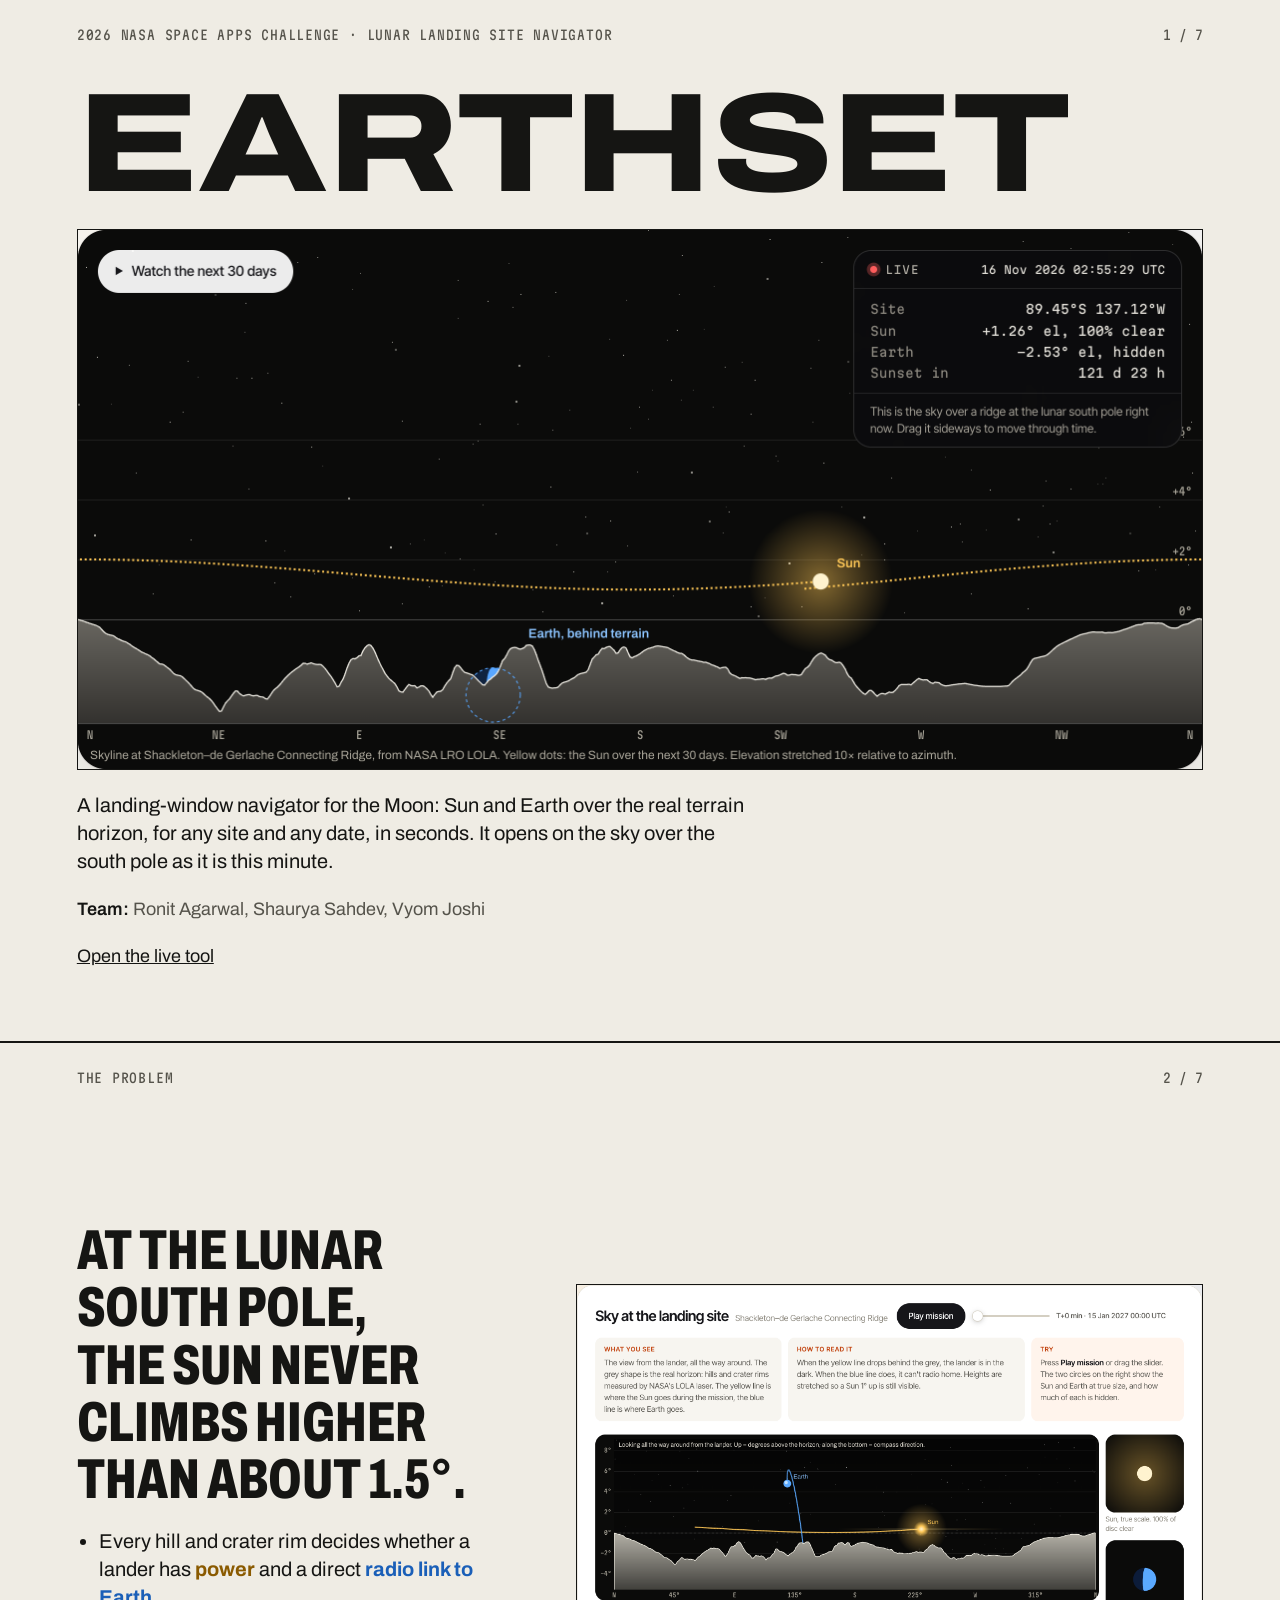
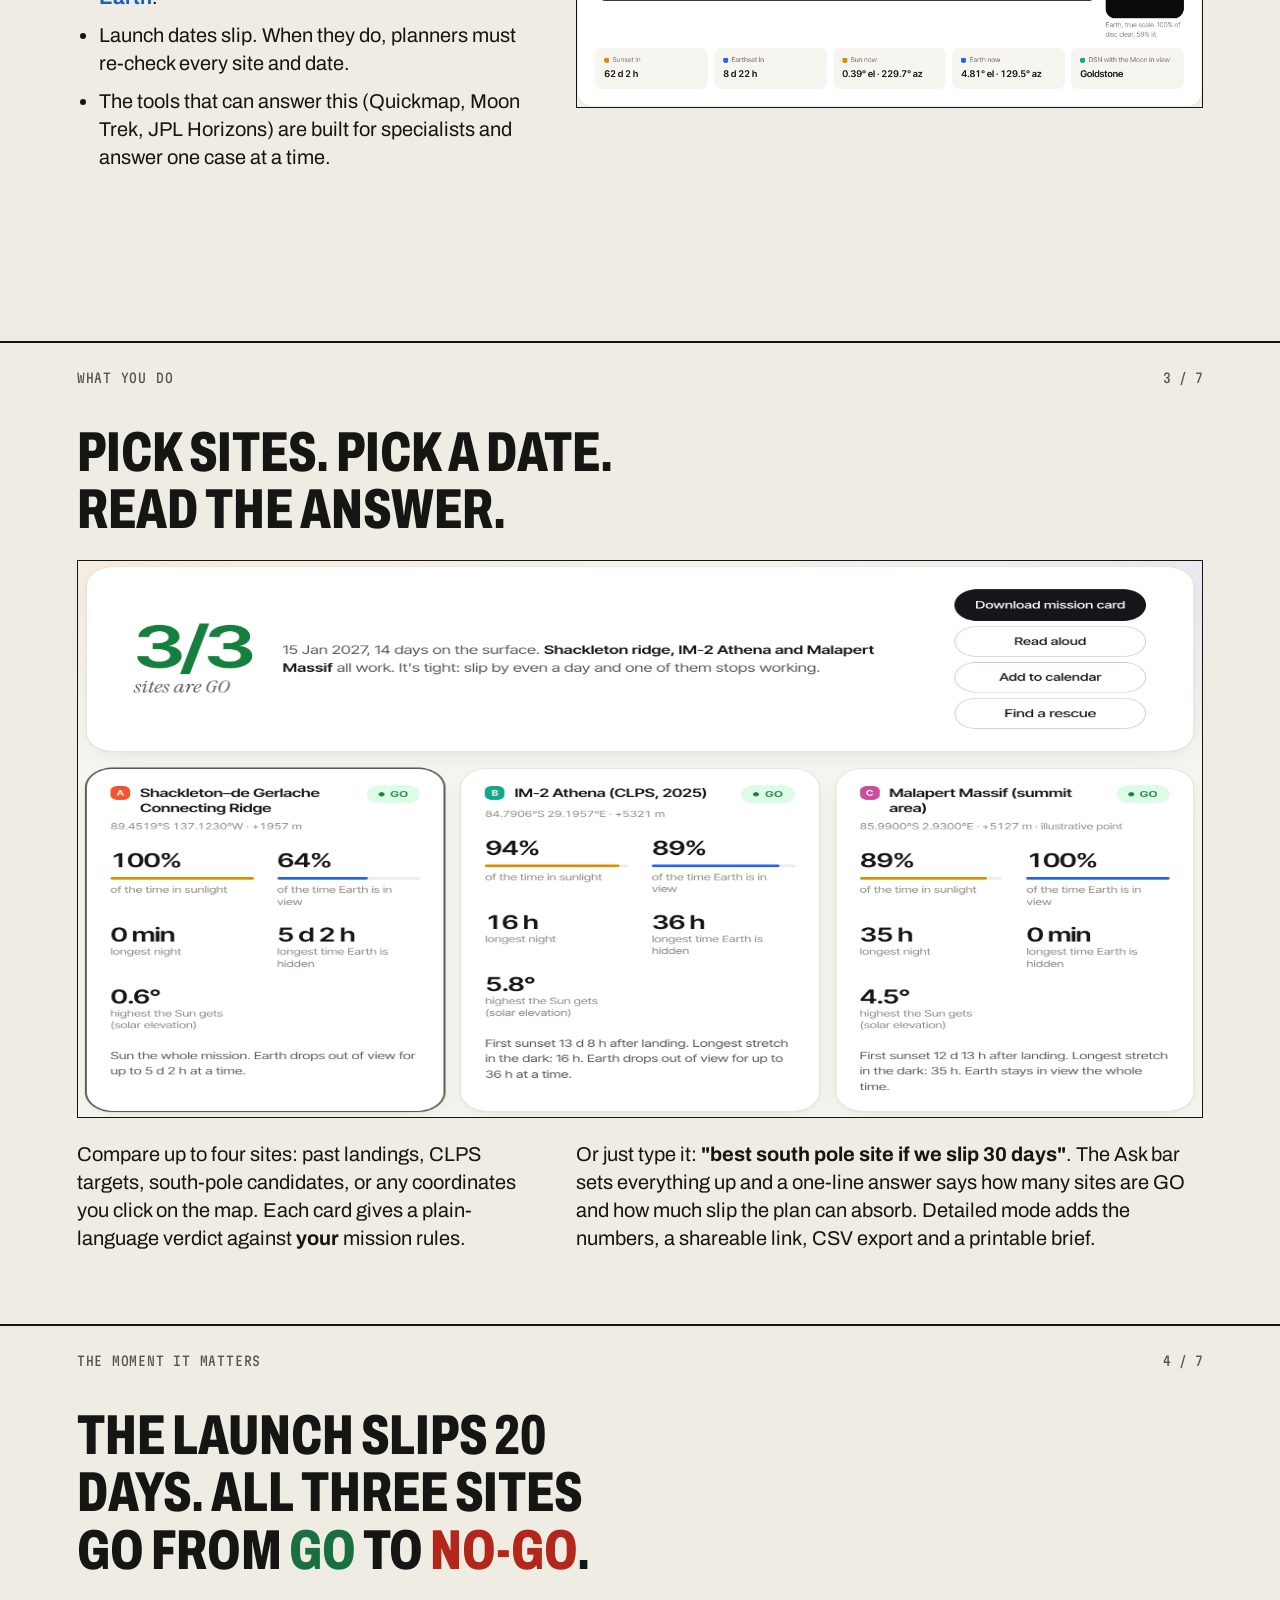
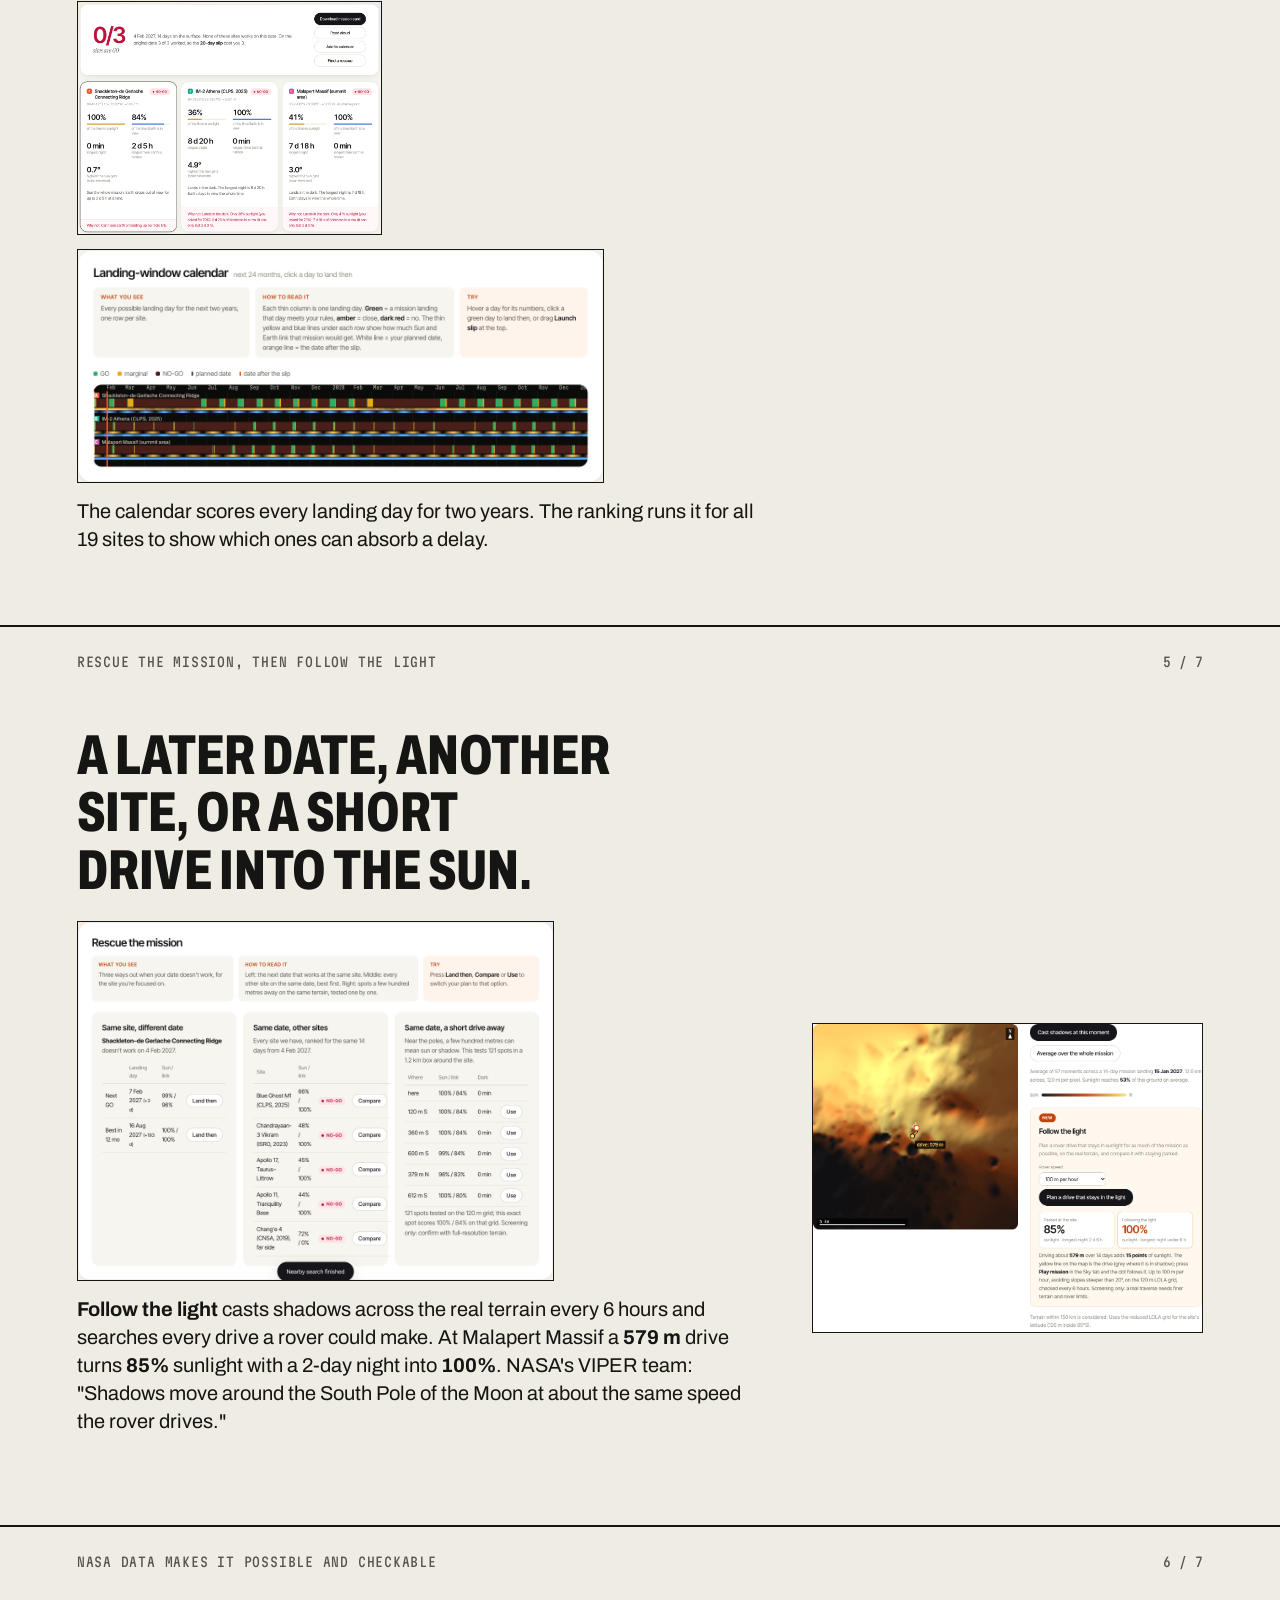
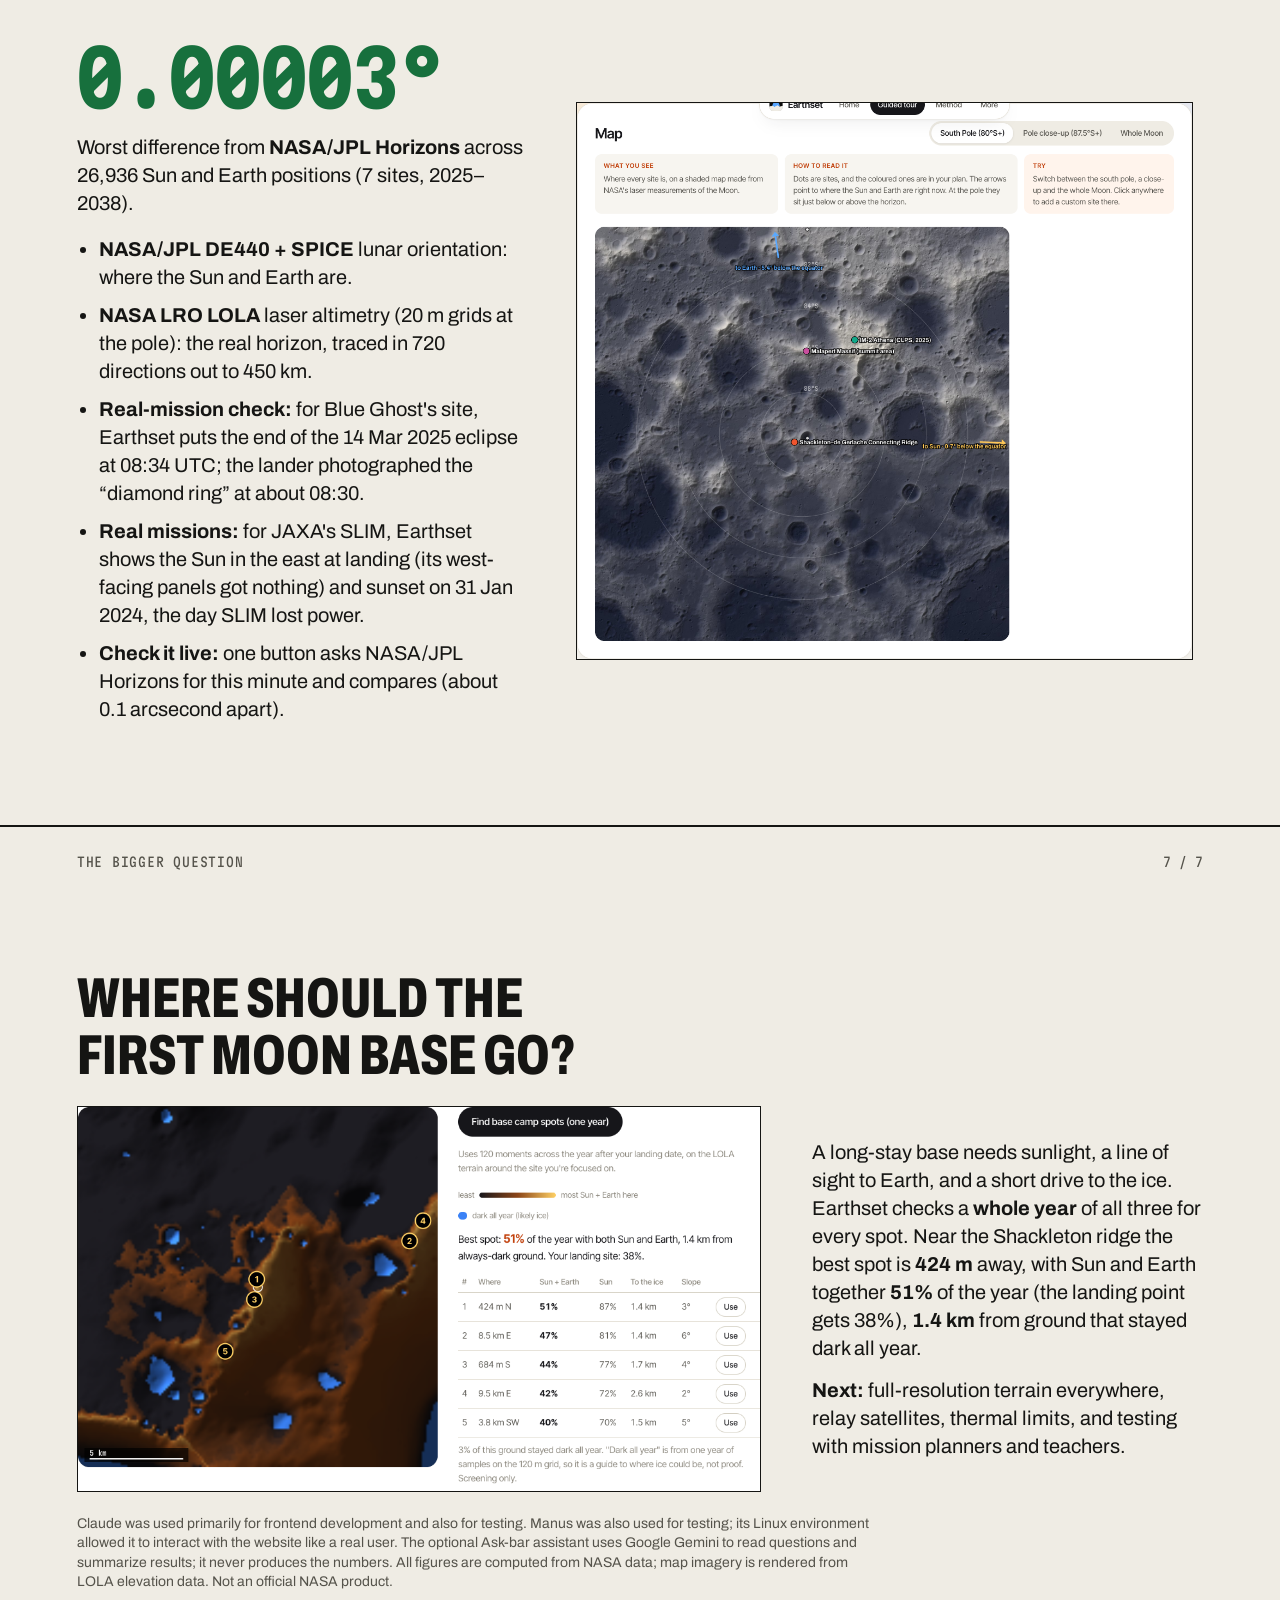
==== commit 3fa3f6fd: "Fixed Source Links Problems" ====
--- a/demo/index.html
+++ b/demo/index.html
@@ -5,7 +5,7 @@
 <meta name="viewport" content="width=device-width, initial-scale=1">
 <title>Earthset: Project Demo (7 slides)</title>
 <link rel="icon" href="data:image/svg+xml,%3Csvg xmlns='http://www.w3.org/2000/svg' viewBox='0 0 40 40'%3E%3Crect width='40' height='40' fill='%230b0b0a'/%3E%3Ccircle cx='20' cy='23' r='11' fill='%2358a6ff'/%3E%3Cpath d='M0 26 L9 23 L15 27 L24 22 L31 26 L40 24 L40 40 L0 40Z' fill='%23efece4'/%3E%3C/svg%3E">
-<meta name="generator" content="Slides written with the assistance of an SI tool (Claude). Screenshots are of the team's working app; no SI-generated images.">
+<meta name="generator" content="Earthset project demo for the 2026 NASA Space Apps Challenge.">
 <style>
   @font-face { font-family: "Archivo"; src: url(../fonts/archivo-wdth.woff2) format("woff2"); font-weight: 100 900; font-stretch: 62% 125%; font-display: swap; }
   @font-face { font-family: "Martian Mono"; src: url(../fonts/martianmono.woff2) format("woff2"); font-weight: 100 800; font-stretch: 75% 112.5%; font-display: swap; }
@@ -131,7 +131,7 @@
       <p><b>Next:</b> full-resolution terrain everywhere, relay satellites, thermal limits, and testing with mission planners and teachers.</p>
     </div>
   </div>
-  <p class="fine">Use of SI tools: code and text were written with the assistance of an SI coding tool (Claude), directed and reviewed by the team. The optional Ask-bar assistant uses Google Gemini to read questions and word summaries; it never produces the numbers. All figures are computed from NASA data; images are screenshots of the working app, with map imagery rendered from LOLA elevation data. No SI-generated images, video or audio. Not an official NASA product.</p>
+  <p class="fine">Claude was used primarily for frontend development and also for testing. Manus was also used for testing; its Linux environment allowed it to interact with the website like a real user. The optional Ask-bar assistant uses Google Gemini to read questions and summarize results; it never produces the numbers. All figures are computed from NASA data; map imagery is rendered from LOLA elevation data. Not an official NASA product.</p>
   <div class="n">7 / 7</div>
 </section>
 
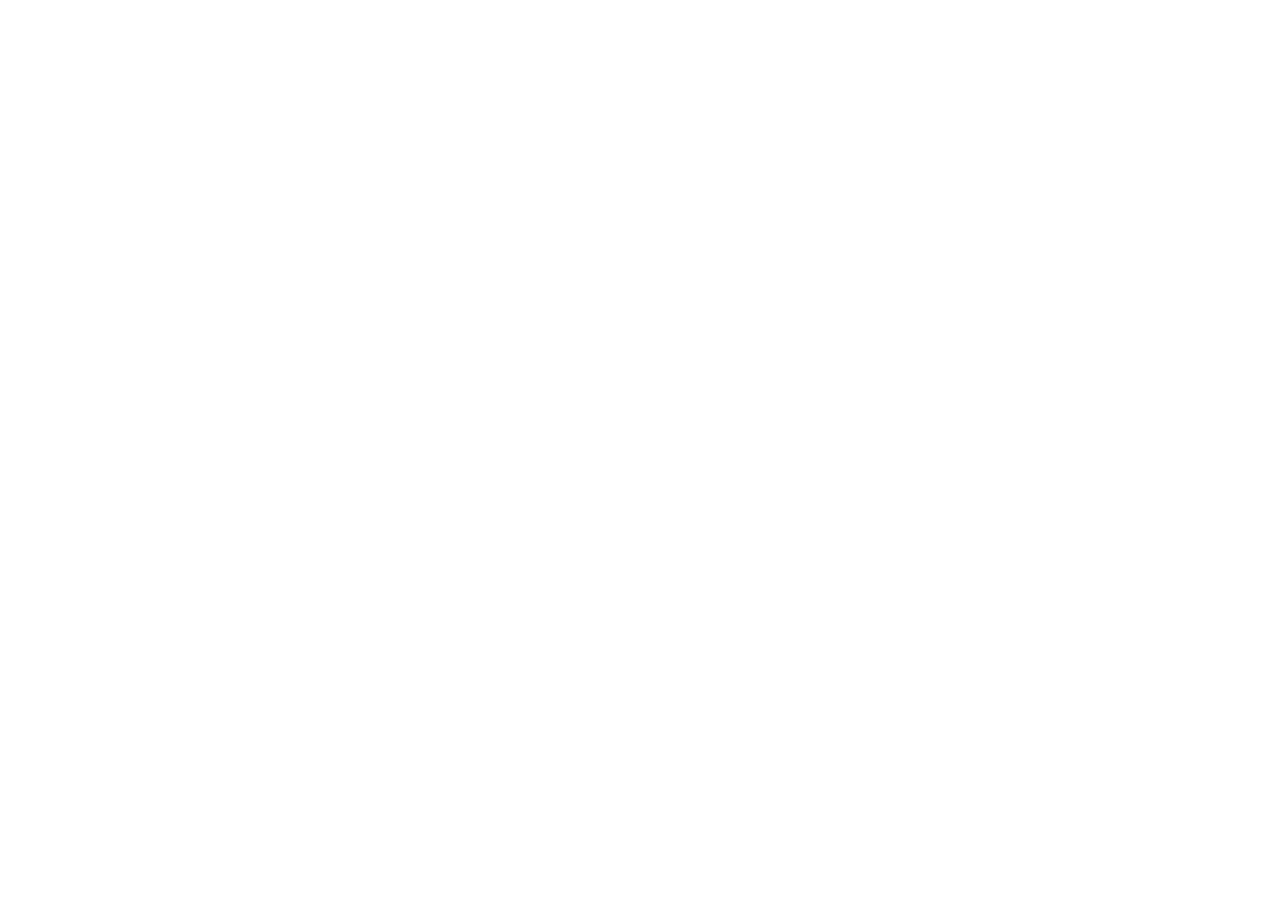
==== commit bb5abc86: "Fixed Footer" ====
--- a/demo/index.html
+++ b/demo/index.html
@@ -3,9 +3,11 @@
 <head>
 <meta charset="utf-8">
 <meta name="viewport" content="width=device-width, initial-scale=1">
+<meta http-equiv="refresh" content="0;url=https://drive.google.com/file/d/1Wi_oaRwbbQ3BdMiC5q5s_HzA9GgTKL9V/view?usp=sharing">
 <title>Earthset: Project Demo (7 slides)</title>
 <link rel="icon" href="data:image/svg+xml,%3Csvg xmlns='http://www.w3.org/2000/svg' viewBox='0 0 40 40'%3E%3Crect width='40' height='40' fill='%230b0b0a'/%3E%3Ccircle cx='20' cy='23' r='11' fill='%2358a6ff'/%3E%3Cpath d='M0 26 L9 23 L15 27 L24 22 L31 26 L40 24 L40 40 L0 40Z' fill='%23efece4'/%3E%3C/svg%3E">
 <meta name="generator" content="Earthset project demo for the 2026 NASA Space Apps Challenge.">
+<script>location.replace('https://drive.google.com/file/d/1Wi_oaRwbbQ3BdMiC5q5s_HzA9GgTKL9V/view?usp=sharing');</script>
 <style>
   @font-face { font-family: "Archivo"; src: url(../fonts/archivo-wdth.woff2) format("woff2"); font-weight: 100 900; font-stretch: 62% 125%; font-display: swap; }
   @font-face { font-family: "Martian Mono"; src: url(../fonts/martianmono.woff2) format("woff2"); font-weight: 100 800; font-stretch: 75% 112.5%; font-display: swap; }
